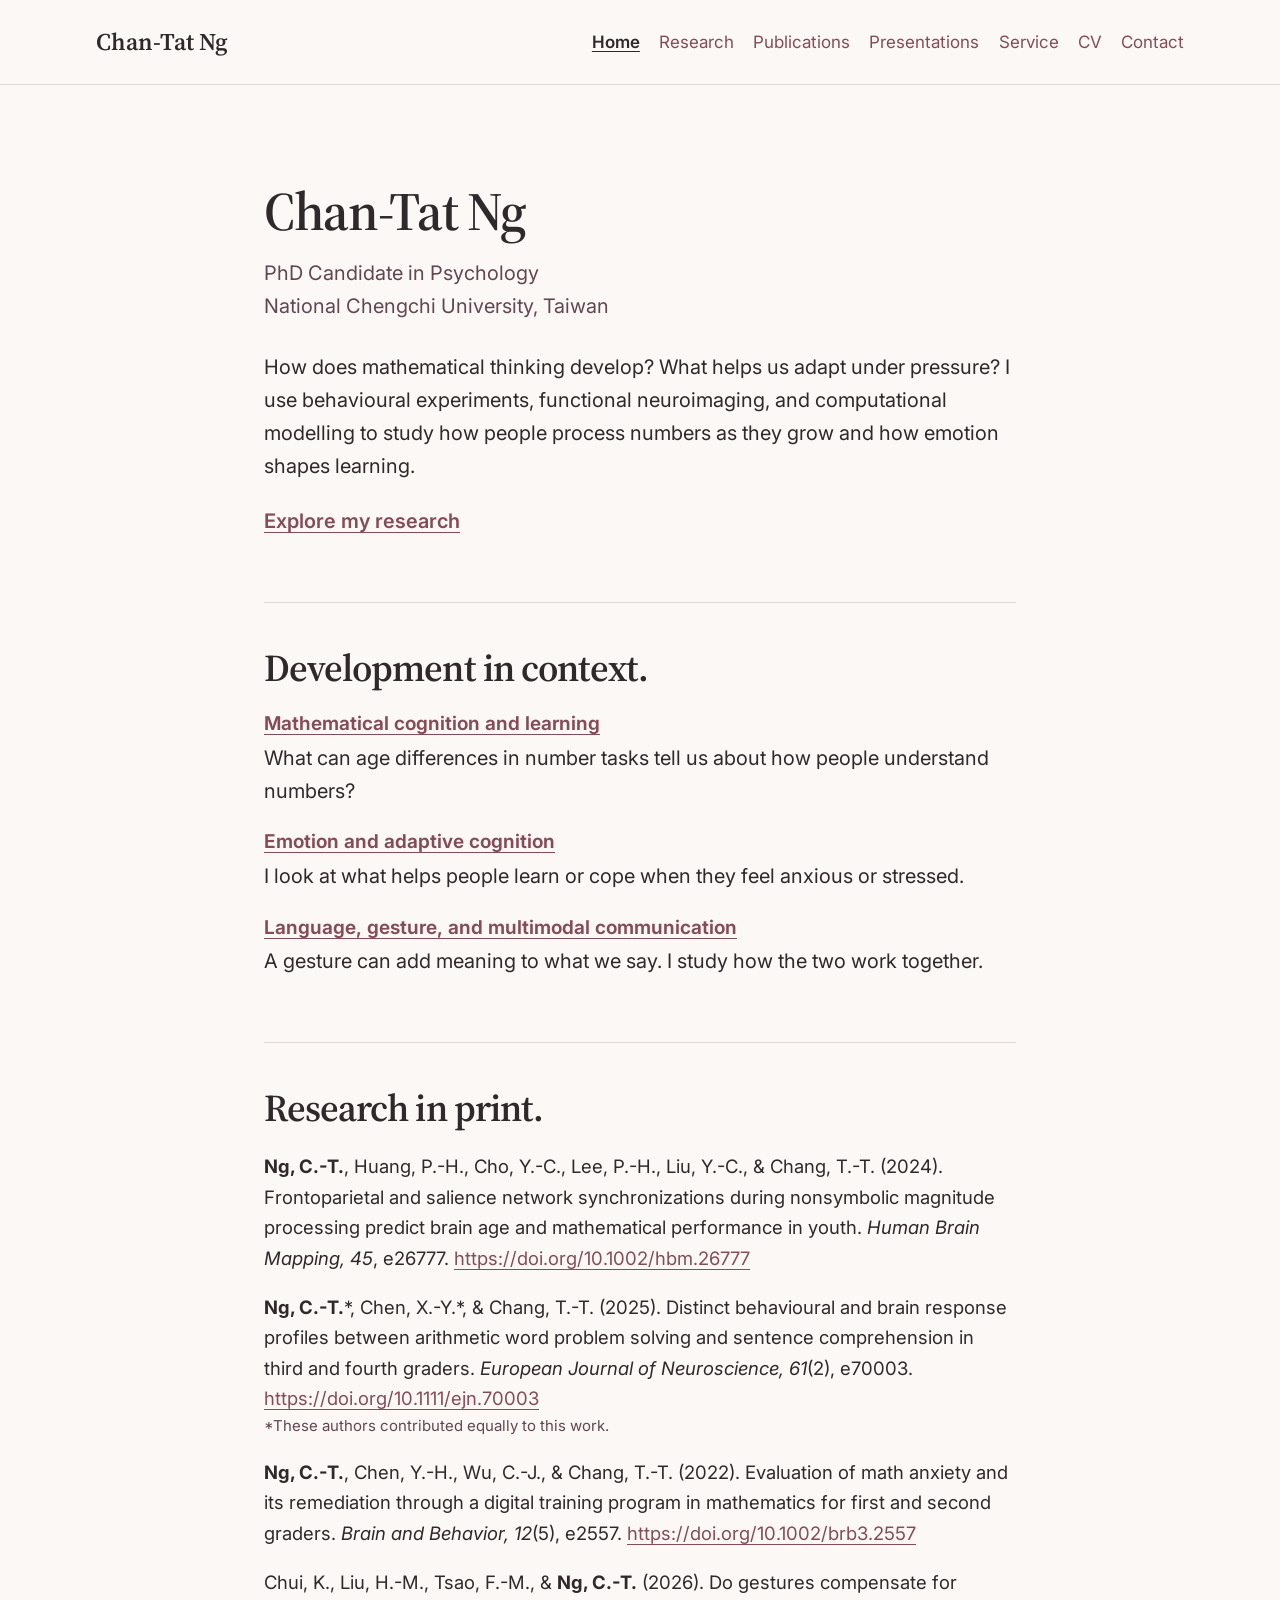
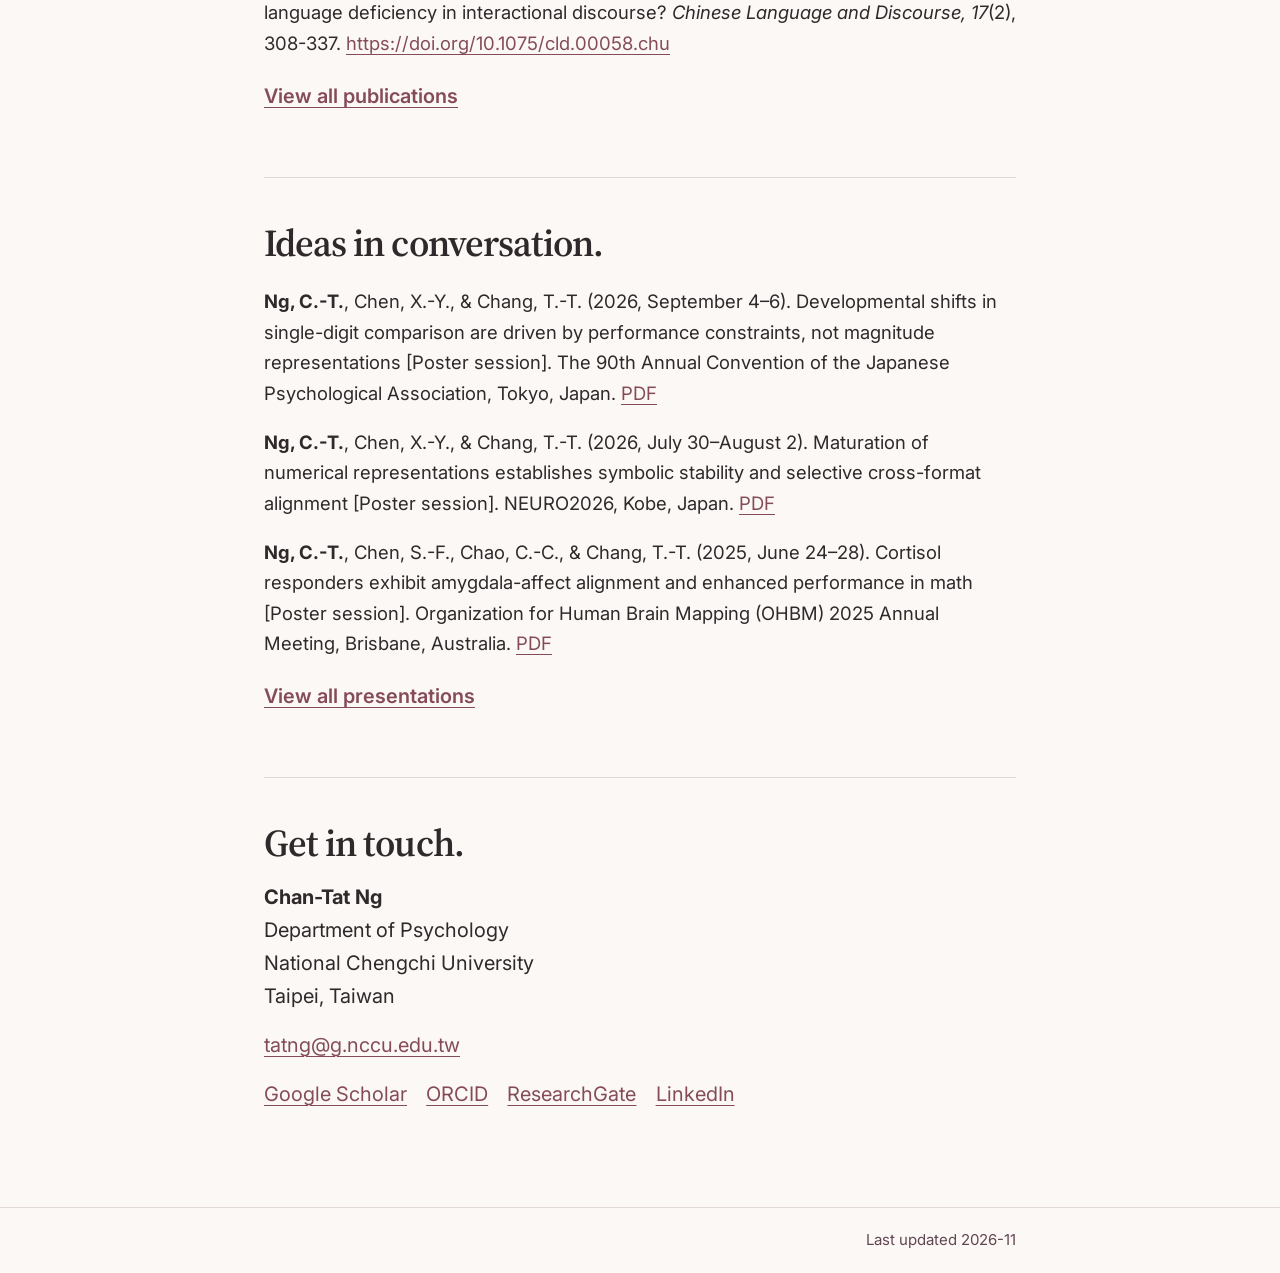
==== index.html @ 5fccc15d "Polish research copy and unify description styling" ====
<!doctype html>
<html lang="en">
<head>
  <meta charset="utf-8">
  <meta name="viewport" content="width=device-width, initial-scale=1">
  <meta name="description" content="Chan-Tat Ng, PhD Candidate in Psychology at National Chengchi University. Research in mathematical cognition, cognitive development, emotion, and multimodal communication.">
  <meta name="theme-color" content="#FBF8F5">
  <title>Chan-Tat Ng | Academic website</title>
  <link rel="icon" type="image/svg+xml" href="assets/favicon.svg">
  <link rel="preconnect" href="https://fonts.googleapis.com">
  <link rel="preconnect" href="https://fonts.gstatic.com" crossorigin>
  <link rel="stylesheet" href="https://fonts.googleapis.com/css2?family=Inter:wght@400..700&amp;family=Source+Serif+4:opsz,wght@8..60,500;8..60,600&amp;display=swap">
  <link rel="stylesheet" href="css/style.css">
</head>
<body>
  <a class="skip-link" href="#main">Skip to content</a>
  <header class="site-header">
    <div class="header-inner">
      <a class="wordmark" href="index.html">Chan-Tat Ng</a>
      <nav aria-label="Main">
        <ul role="list">
          <li><a href="index.html" aria-current="page">Home</a></li>
          <li><a href="research.html">Research</a></li>
          <li><a href="publications.html">Publications</a></li>
          <li><a href="presentations.html">Presentations</a></li>
          <li><a href="service.html">Service</a></li>
          <li><a href="cv.html">CV</a></li>
          <li><a href="index.html#contact">Contact</a></li>
        </ul>
      </nav>
    </div>
  </header>
  <main id="main" class="reading-width">

    <div class="page-intro home-intro">
      <h1>Chan-Tat Ng</h1>
      <p class="affiliation">PhD Candidate in Psychology<br>National Chengchi University, Taiwan</p>
      <p>How does mathematical thinking develop? What helps us adapt under pressure? I use behavioural experiments, functional neuroimaging, and computational modelling to study how people process numbers as they grow and how emotion shapes learning.</p>
      <p class="section-link"><a href="research.html">Explore my research</a></p>
    </div>
    <section class="ruled">
      <h2>Development in context.</h2>
      <ul class="theme-list" role="list">
  <li><h3><a href="research.html#mathematical-cognition">Mathematical cognition and learning</a></h3><p>What can age differences in number tasks tell us about how people understand numbers?</p></li>
  <li><h3><a href="research.html#emotion">Emotion and adaptive cognition</a></h3><p>I look at what helps people learn or cope when they feel anxious or stressed.</p></li>
  <li><h3><a href="research.html#multimodal-communication">Language, gesture, and multimodal communication</a></h3><p>A gesture can add meaning to what we say. I study how the two work together.</p></li>
</ul>
    </section>
    <section class="ruled">
      <h2>Research in print.</h2>
      <ul class="record-list" role="list">
  <li><strong>Ng, C.-T.</strong>, Huang, P.-H., Cho, Y.-C., Lee, P.-H., Liu, Y.-C., &amp; Chang, T.-T. (2024). Frontoparietal and salience network synchronizations during nonsymbolic magnitude processing predict brain age and mathematical performance in youth. <cite>Human Brain Mapping, 45</cite>, e26777. <span class="record-links"><a href="https://doi.org/10.1002/hbm.26777" target="_blank" rel="noopener noreferrer">https://doi.org/10.1002/hbm.26777</a></span></li>
  <li><strong>Ng, C.-T.</strong>*, Chen, X.-Y.*, &amp; Chang, T.-T. (2025). Distinct behavioural and brain response profiles between arithmetic word problem solving and sentence comprehension in third and fourth graders. <cite>European Journal of Neuroscience, 61</cite>(2), e70003. <span class="record-links"><a href="https://doi.org/10.1111/ejn.70003" target="_blank" rel="noopener noreferrer">https://doi.org/10.1111/ejn.70003</a></span><span class="record-note">*These authors contributed equally to this work.</span></li>
  <li><strong>Ng, C.-T.</strong>, Chen, Y.-H., Wu, C.-J., &amp; Chang, T.-T. (2022). Evaluation of math anxiety and its remediation through a digital training program in mathematics for first and second graders. <cite>Brain and Behavior, 12</cite>(5), e2557. <span class="record-links"><a href="https://doi.org/10.1002/brb3.2557" target="_blank" rel="noopener noreferrer">https://doi.org/10.1002/brb3.2557</a></span></li>
  <li>Chui, K., Liu, H.-M., Tsao, F.-M., &amp; <strong>Ng, C.-T.</strong> (2026). Do gestures compensate for language deficiency in interactional discourse? <cite>Chinese Language and Discourse, 17</cite>(2), 308-337. <span class="record-links"><a href="https://doi.org/10.1075/cld.00058.chu" target="_blank" rel="noopener noreferrer">https://doi.org/10.1075/cld.00058.chu</a></span></li>
</ul>
      <p class="section-link"><a href="publications.html">View all publications</a></p>
    </section>
    <section class="ruled">
      <h2>Ideas in conversation.</h2>
      <ul class="record-list" role="list">
  <li><strong>Ng, C.-T.</strong>, Chen, X.-Y., &amp; Chang, T.-T. (2026, September 4–6). Developmental shifts in single-digit comparison are driven by performance constraints, not magnitude representations [Poster session]. The 90th Annual Convention of the Japanese Psychological Association, Tokyo, Japan. <span class="record-links"><a href="https://drive.google.com/file/d/1oLOdBXuajRFhyFg5m22TRgrynTY1mugI/view" target="_blank" rel="noopener noreferrer">PDF</a></span></li>
  <li><strong>Ng, C.-T.</strong>, Chen, X.-Y., &amp; Chang, T.-T. (2026, July 30–August 2). Maturation of numerical representations establishes symbolic stability and selective cross-format alignment [Poster session]. NEURO2026, Kobe, Japan. <span class="record-links"><a href="https://drive.google.com/file/d/1eOx8vfPyH-MluI9WooGzOZZF0Y2KhY0c/view?usp=sharing" target="_blank" rel="noopener noreferrer">PDF</a></span></li>
  <li><strong>Ng, C.-T.</strong>, Chen, S.-F., Chao, C.-C., &amp; Chang, T.-T. (2025, June 24–28). Cortisol responders exhibit amygdala-affect alignment and enhanced performance in math [Poster session]. Organization for Human Brain Mapping (OHBM) 2025 Annual Meeting, Brisbane, Australia. <span class="record-links"><a href="https://drive.google.com/file/d/1IbJ4agD2c321uQ4Aqh6Zj8q-lZEm-mlH/view?usp=sharing" target="_blank" rel="noopener noreferrer">PDF</a></span></li>
</ul>
      <p class="section-link"><a href="presentations.html">View all presentations</a></p>
    </section>
    <section class="ruled" id="contact">
      <h2>Get in touch.</h2>
      <address>
        <strong>Chan-Tat Ng</strong><br>
        Department of Psychology<br>
        National Chengchi University<br>
        Taipei, Taiwan
      </address>
      <p><a href="mailto:tatng@g.nccu.edu.tw">tatng@g.nccu.edu.tw</a></p>
      <ul class="profile-links" role="list">
  <li><a href="https://scholar.google.com/citations?user=QeFKJJUAAAAJ" target="_blank" rel="noopener noreferrer">Google Scholar</a></li>
  <li><a href="https://orcid.org/0000-0002-5241-0349" target="_blank" rel="noopener noreferrer">ORCID</a></li>
  <li><a href="https://www.researchgate.net/profile/Chan-Tat-Ng" target="_blank" rel="noopener noreferrer">ResearchGate</a></li>
  <li><a href="https://www.linkedin.com/in/chan-tat-ng-776863172/" target="_blank" rel="noopener noreferrer">LinkedIn</a></li>
</ul>
    </section>
  </main>
  <footer class="site-footer">
    <div class="reading-width footer-inner">
      <span>Last updated <time datetime="2026-11">2026-11</time></span>
    </div>
  </footer>
</body>
</html>
---- css/style.css ----
:root {
  color-scheme: light;
  --ivory: #fbf8f5;
  --charcoal: #30292b;
  --burgundy: #854c58;
  --plum: #624653;
  --divider: #e3d9da;
  --serif: "Source Serif 4", Georgia, serif;
  --sans: Inter, system-ui, sans-serif;
  --gutter: clamp(1.25rem, 4vw, 3rem);
  scroll-padding-top: 6rem;
}

* { box-sizing: border-box; }

body {
  margin: 0;
  background: var(--ivory);
  color: var(--charcoal);
  font: 1.25rem/1.65 var(--sans);
  overflow-wrap: break-word;
}

a {
  color: var(--burgundy);
  text-decoration-thickness: 1px;
  text-underline-offset: 0.2em;
}

a:visited { color: var(--plum); }
a:hover { text-decoration-thickness: 2px; }

a:focus-visible {
  outline: 2px solid var(--plum);
  outline-offset: 4px;
  border-radius: 2px;
}

.skip-link {
  position: absolute;
  z-index: 3;
  inset: 0.75rem auto auto var(--gutter);
  padding: 0.5rem 0.75rem;
  background: var(--ivory);
  transform: translateY(calc(-100% - 1rem));
}

.skip-link:focus { transform: none; }

.reading-width {
  width: min(47rem, calc(100% - 2 * var(--gutter)));
  margin-inline: auto;
}

.site-header {
  position: sticky;
  top: 0;
  z-index: 2;
  background: var(--ivory);
  border-bottom: 1px solid var(--divider);
}

.header-inner {
  width: min(68rem, calc(100% - 2 * var(--gutter)));
  min-height: 5.25rem;
  margin-inline: auto;
  display: flex;
  align-items: center;
  justify-content: space-between;
  gap: 1rem 2rem;
  padding-block: 0.85rem;
}

.wordmark {
  color: var(--charcoal);
  font: 600 1.5rem/1.2 var(--serif);
  text-decoration: none;
  white-space: nowrap;
}

.wordmark:visited { color: var(--charcoal); }
.wordmark:hover { text-decoration: underline; }

nav ul, .profile-links {
  display: flex;
  flex-wrap: wrap;
  gap: 0.35rem 1.2rem;
  list-style: none;
  margin: 0;
  padding: 0;
}

nav a {
  display: inline-block;
  padding-block: 0.25rem;
  font-size: 1.0625rem;
  text-decoration-color: transparent;
}

nav a:hover, nav a[aria-current="page"] { text-decoration-color: currentColor; }
nav a[aria-current="page"] { color: var(--charcoal); font-weight: 600; }

main { padding-block: clamp(3rem, 8vw, 6rem) clamp(4rem, 8vw, 6rem); }
h1, h2, h3, p { margin: 0; }

h1, h2 {
  font-family: var(--serif);
  font-weight: 600;
  line-height: 1.12;
  letter-spacing: -0.025em;
}

h1 { font-size: clamp(2.6rem, 6vw, 3.375rem); }
h2 { font-size: clamp(1.95rem, 5vw, 2.375rem); }
h3 { font-size: 1.125rem; line-height: 1.4; font-weight: 650; }

p, address { margin-top: 1rem; }
address { font-style: normal; }

.affiliation { margin-top: 1rem; color: var(--plum); }
.home-intro > p:nth-of-type(2) { margin-top: 1.75rem; }
.section-link { margin-top: 1.35rem; font-weight: 600; }

.ruled {
  margin-top: clamp(2.65rem, 6vw, 4rem);
  padding-top: clamp(1.8rem, 4vw, 2.75rem);
  border-top: 1px solid var(--divider);
}

section[id], li[id] { scroll-margin-top: 1.5rem; }

.theme-list, .record-list, .service-list, .related-list {
  margin: 1.35rem 0 0;
  padding: 0;
  list-style: none;
}

.theme-list > li + li { margin-top: 1.35rem; }
.theme-list p { margin-top: 0.25rem; }
.theme-list h3 { font-size: 1.1875rem; }
.record-list { font-size: 1.15625rem; }
.record-list > li + li { margin-top: 1.15rem; }
.record-links { overflow-wrap: anywhere; }
.record-note { display: block; font-size: 0.9375rem; color: var(--plum); }
.entry-description {
  margin: 0.65rem 0 0.25rem 0.75rem;
  padding-inline-start: 0.75rem;
  border-inline-start: 2px solid var(--burgundy);
  color: var(--plum);
}

.entry-description > p { margin-top: 0; }
.entry-description > p + p { margin-top: 0.5rem; }

.related-list > li + li, .service-list > li + li { margin-top: 0.35rem; }
.profile-links { margin-top: 1rem; }
.ruled > h3 { margin-top: 1.65rem; }
.ruled > h3 + p, .ruled > h3 + ul { margin-top: 0.55rem; }
.group-label, .year { color: var(--plum); }
.year { font-variant-numeric: tabular-nums; }

.site-footer {
  border-top: 1px solid var(--divider);
  color: var(--plum);
  font-size: 0.9375rem;
}

.footer-inner {
  text-align: end;
  padding-block: 1.25rem;
}

@media (max-width: 55rem) {
  :root { scroll-padding-top: 9rem; }
  .header-inner { flex-direction: column; align-items: flex-start; gap: 0.65rem; }
}

@media (max-width: 38rem) {
  :root { scroll-padding-top: 10.5rem; }
  body { font-size: 1.125rem; }
  .record-list { font-size: 1.125rem; }
  nav ul { column-gap: 0.9rem; }
}

@media (max-width: 23rem) {
  :root { scroll-padding-top: 12rem; }
}
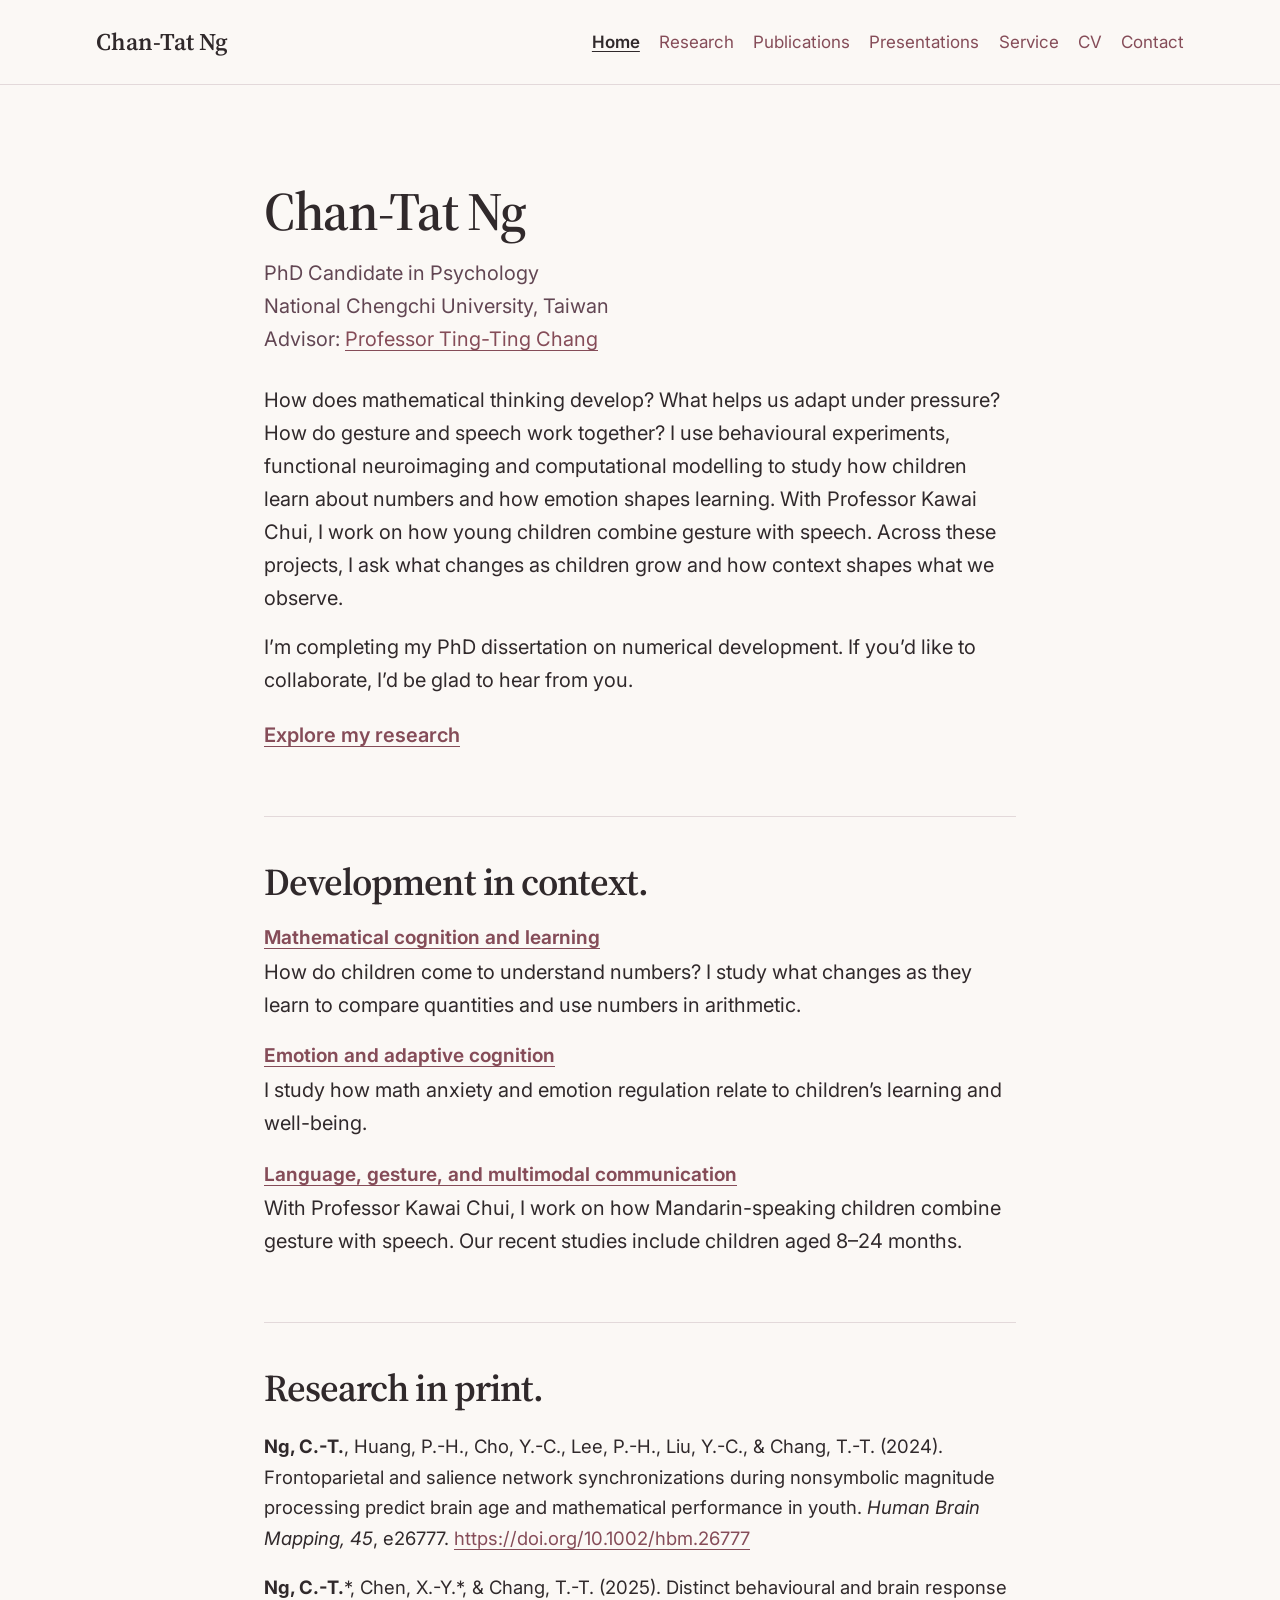
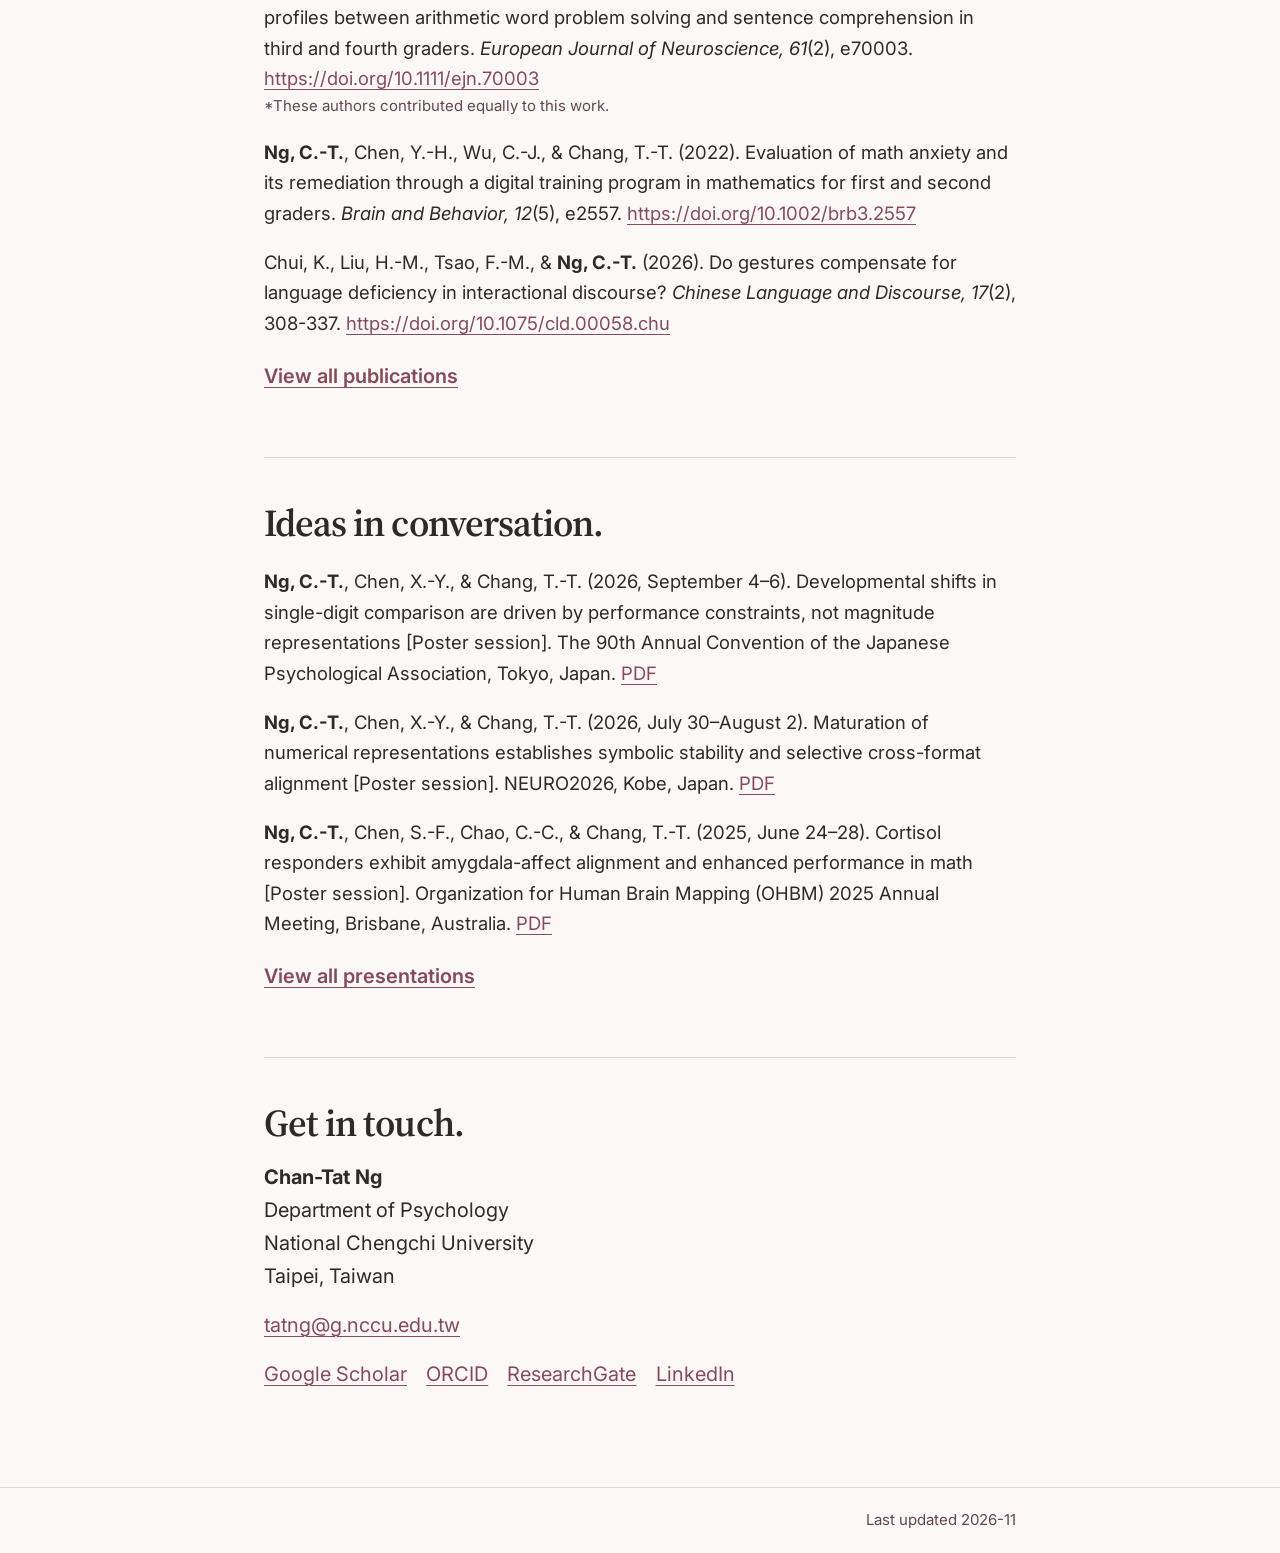
==== commit 6fb63f76: "Clarify developmental focus and organise journal articles" ====
--- a/index.html
+++ b/index.html
@@ -3,9 +3,9 @@
 <head>
   <meta charset="utf-8">
   <meta name="viewport" content="width=device-width, initial-scale=1">
-  <meta name="description" content="Chan-Tat Ng, PhD Candidate in Psychology at National Chengchi University. Research in mathematical cognition, cognitive development, emotion, and multimodal communication.">
+  <meta name="description" content="Chan-Tat Ng, PhD candidate in Psychology at National Chengchi University, Taiwan. Research on numerical development, emotion and learning, and how gesture and speech work together.">
   <meta name="theme-color" content="#FBF8F5">
-  <title>Chan-Tat Ng | Academic website</title>
+  <title>Chan-Tat Ng | Mathematical cognition, emotion and gesture</title>
   <link rel="icon" type="image/svg+xml" href="assets/favicon.svg">
   <link rel="preconnect" href="https://fonts.googleapis.com">
   <link rel="preconnect" href="https://fonts.gstatic.com" crossorigin>
@@ -34,16 +34,17 @@
 
     <div class="page-intro home-intro">
       <h1>Chan-Tat Ng</h1>
-      <p class="affiliation">PhD Candidate in Psychology<br>National Chengchi University, Taiwan</p>
-      <p>How does mathematical thinking develop? What helps us adapt under pressure? I use behavioural experiments, functional neuroimaging, and computational modelling to study how people process numbers as they grow and how emotion shapes learning.</p>
+      <p class="affiliation">PhD Candidate in Psychology<br>National Chengchi University, Taiwan<br>Advisor: <a href="https://scholar.google.com/citations?hl=en&amp;user=jGxBzKsAAAAJ&amp;view_op=list_works&amp;sortby=pubdate" target="_blank" rel="noopener noreferrer">Professor Ting-Ting Chang</a></p>
+      <p>How does mathematical thinking develop? What helps us adapt under pressure? How do gesture and speech work together? I use behavioural experiments, functional neuroimaging and computational modelling to study how children learn about numbers and how emotion shapes learning. With Professor Kawai Chui, I work on how young children combine gesture with speech. Across these projects, I ask what changes as children grow and how context shapes what we observe.</p>
+      <p>I’m completing my PhD dissertation on numerical development. If you’d like to collaborate, I’d be glad to hear from you.</p>
       <p class="section-link"><a href="research.html">Explore my research</a></p>
     </div>
     <section class="ruled">
       <h2>Development in context.</h2>
       <ul class="theme-list" role="list">
-  <li><h3><a href="research.html#mathematical-cognition">Mathematical cognition and learning</a></h3><p>What can age differences in number tasks tell us about how people understand numbers?</p></li>
-  <li><h3><a href="research.html#emotion">Emotion and adaptive cognition</a></h3><p>I look at what helps people learn or cope when they feel anxious or stressed.</p></li>
-  <li><h3><a href="research.html#multimodal-communication">Language, gesture, and multimodal communication</a></h3><p>A gesture can add meaning to what we say. I study how the two work together.</p></li>
+  <li><h3><a href="research.html#mathematical-cognition">Mathematical cognition and learning</a></h3><p>How do children come to understand numbers? I study what changes as they learn to compare quantities and use numbers in arithmetic.</p></li>
+  <li><h3><a href="research.html#emotion">Emotion and adaptive cognition</a></h3><p>I study how math anxiety and emotion regulation relate to children’s learning and well-being.</p></li>
+  <li><h3><a href="research.html#multimodal-communication">Language, gesture, and multimodal communication</a></h3><p>With Professor Kawai Chui, I work on how Mandarin-speaking children combine gesture with speech. Our recent studies include children aged 8–24 months.</p></li>
 </ul>
     </section>
     <section class="ruled">
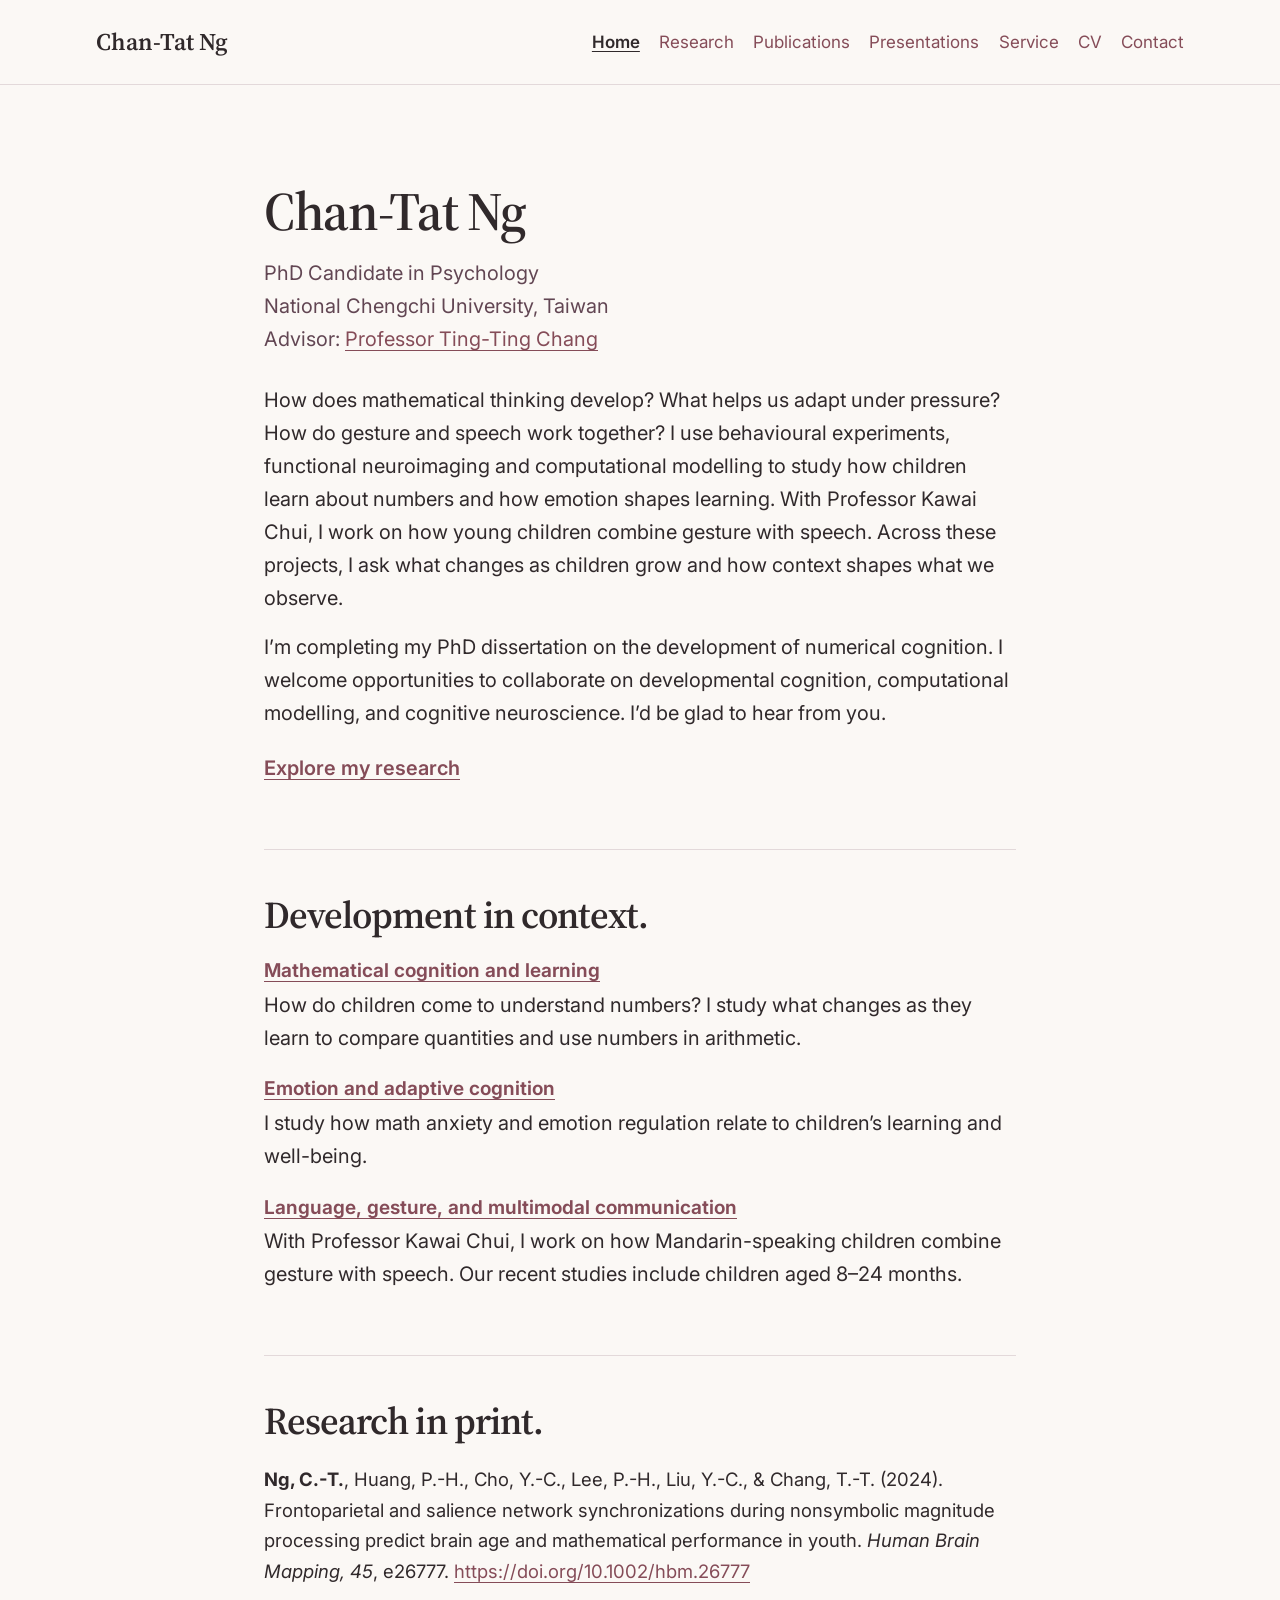
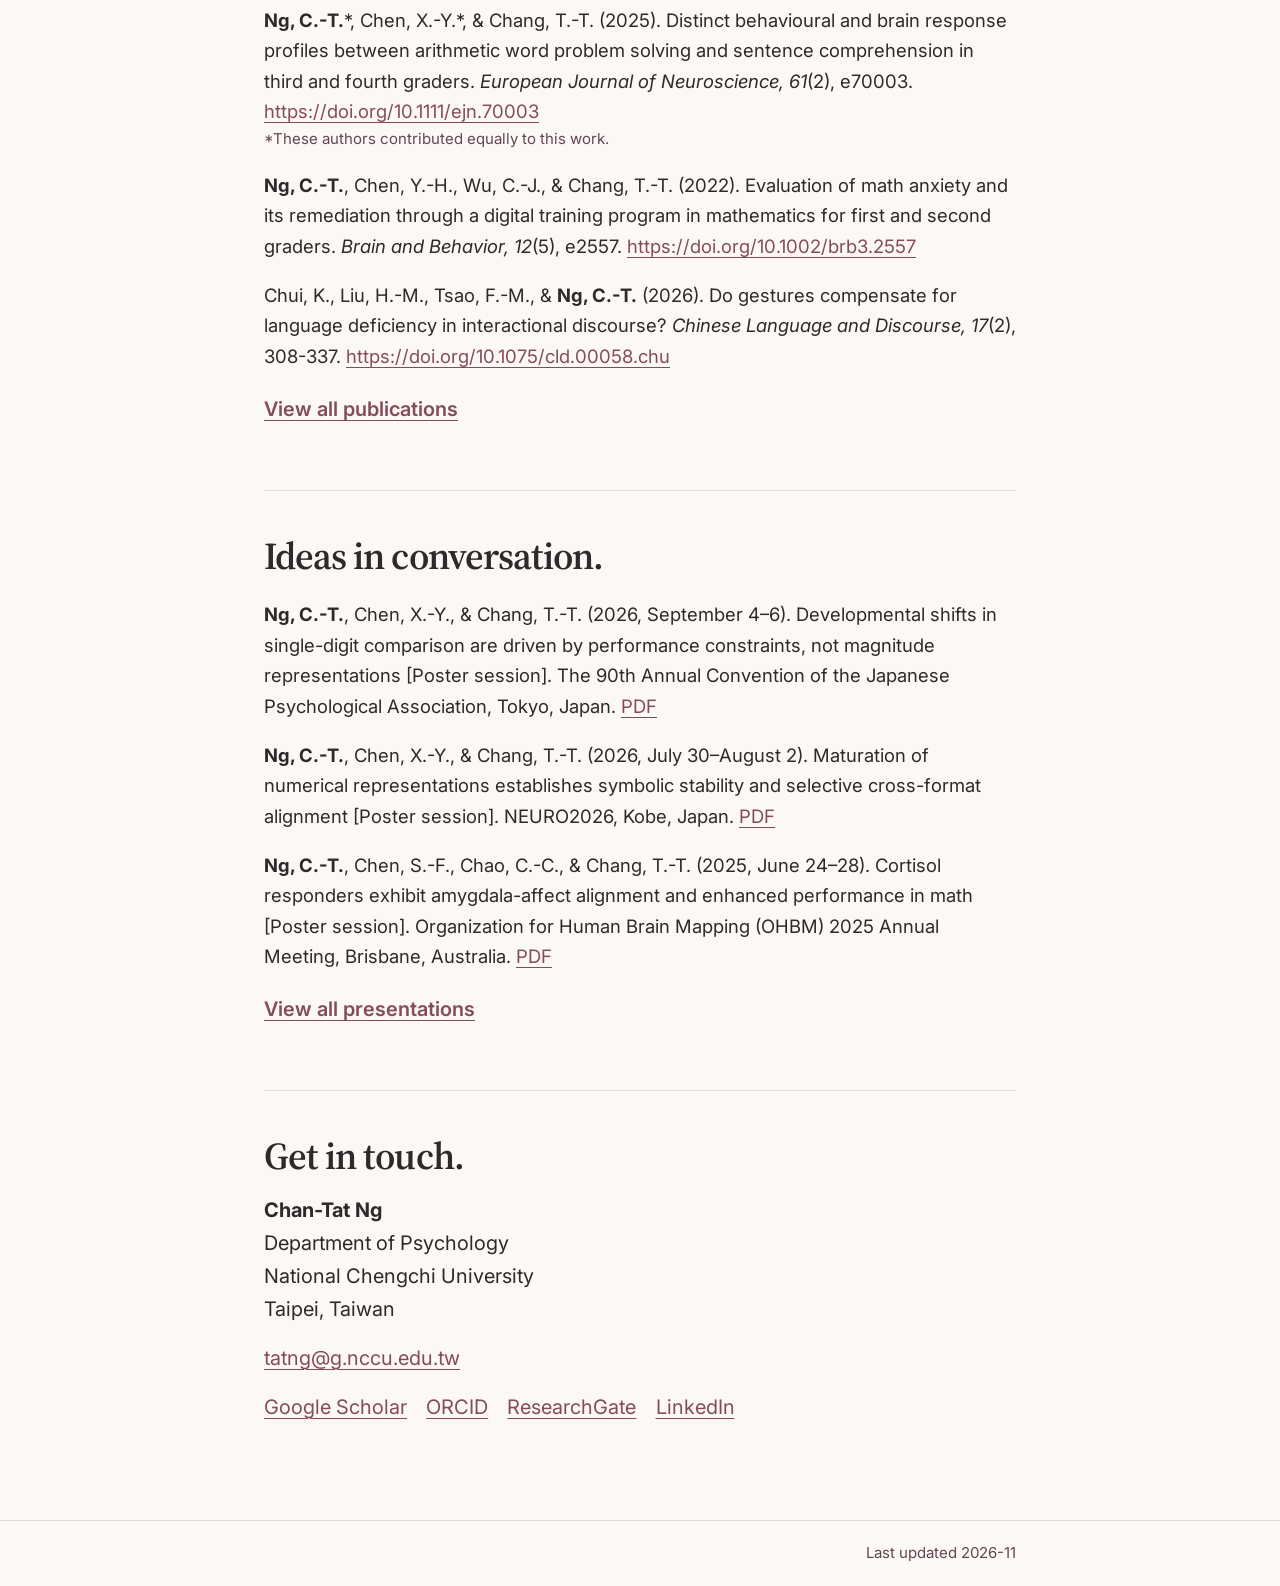
==== commit 5d7c565d: "Update collaboration copy and academic records" ====
--- a/index.html
+++ b/index.html
@@ -36,7 +36,7 @@
       <h1>Chan-Tat Ng</h1>
       <p class="affiliation">PhD Candidate in Psychology<br>National Chengchi University, Taiwan<br>Advisor: <a href="https://scholar.google.com/citations?hl=en&amp;user=jGxBzKsAAAAJ&amp;view_op=list_works&amp;sortby=pubdate" target="_blank" rel="noopener noreferrer">Professor Ting-Ting Chang</a></p>
       <p>How does mathematical thinking develop? What helps us adapt under pressure? How do gesture and speech work together? I use behavioural experiments, functional neuroimaging and computational modelling to study how children learn about numbers and how emotion shapes learning. With Professor Kawai Chui, I work on how young children combine gesture with speech. Across these projects, I ask what changes as children grow and how context shapes what we observe.</p>
-      <p>I’m completing my PhD dissertation on numerical development. If you’d like to collaborate, I’d be glad to hear from you.</p>
+      <p>I’m completing my PhD dissertation on the development of numerical cognition. I welcome opportunities to collaborate on developmental cognition, computational modelling, and cognitive neuroscience. I’d be glad to hear from you.</p>
       <p class="section-link"><a href="research.html">Explore my research</a></p>
     </div>
     <section class="ruled">
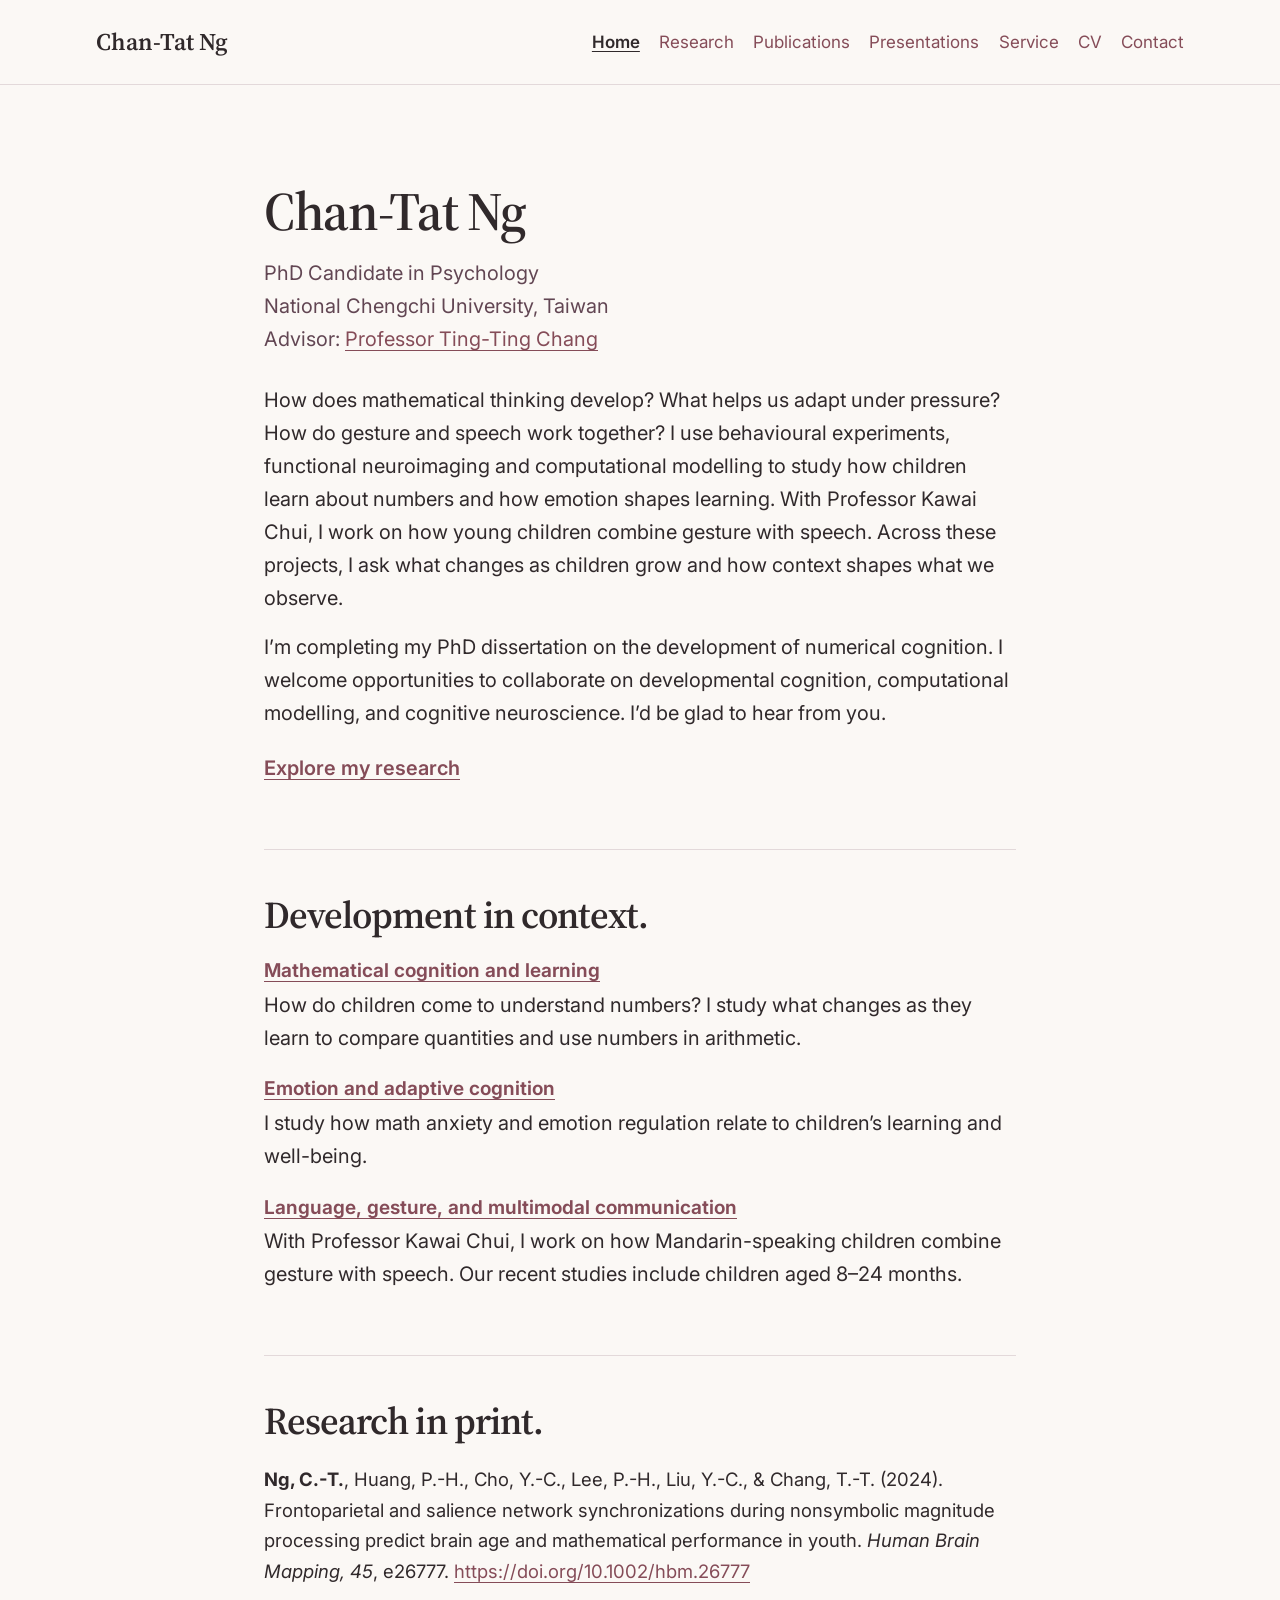
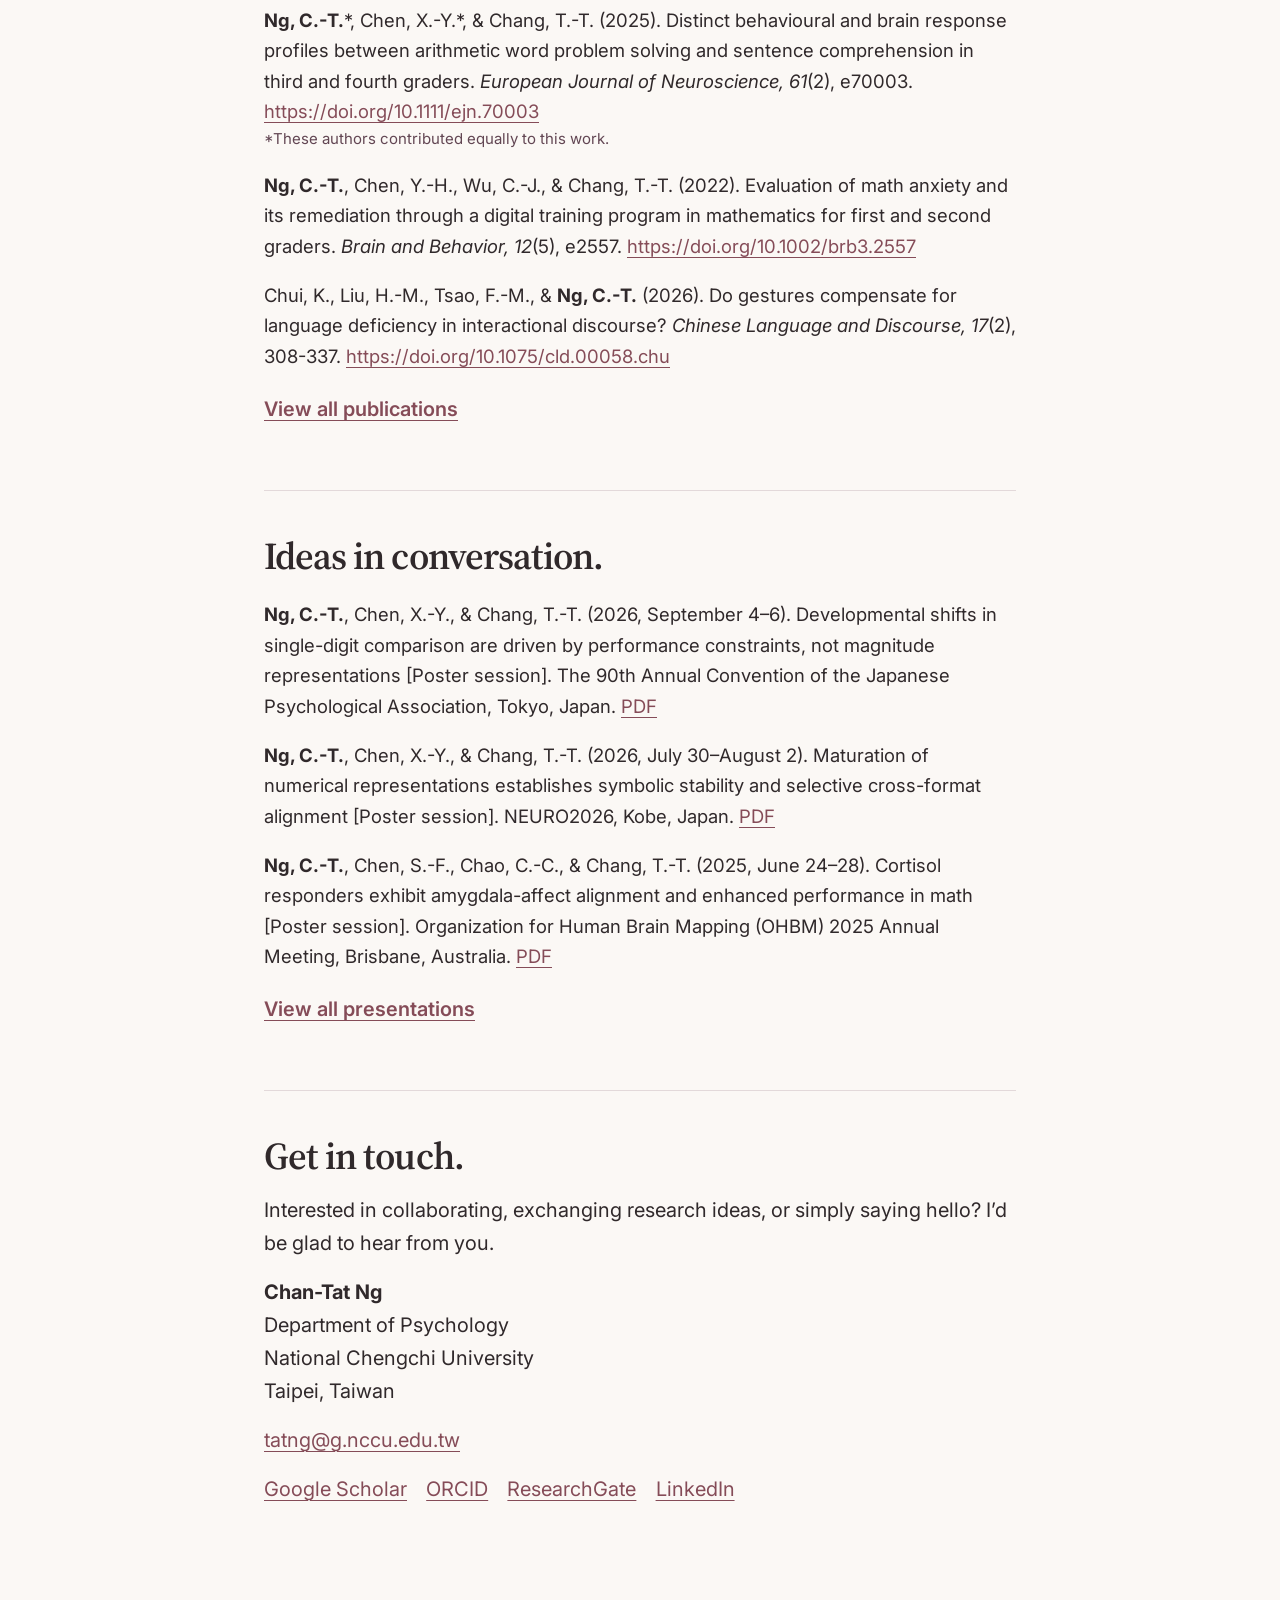
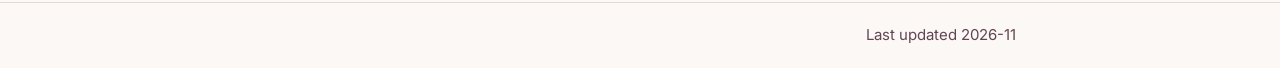
==== commit e316e94c: "Add a contact invitation" ====
--- a/index.html
+++ b/index.html
@@ -68,6 +68,7 @@
     </section>
     <section class="ruled" id="contact">
       <h2>Get in touch.</h2>
+      <p>Interested in collaborating, exchanging research ideas, or simply saying hello? I’d be glad to hear from you.</p>
       <address>
         <strong>Chan-Tat Ng</strong><br>
         Department of Psychology<br>
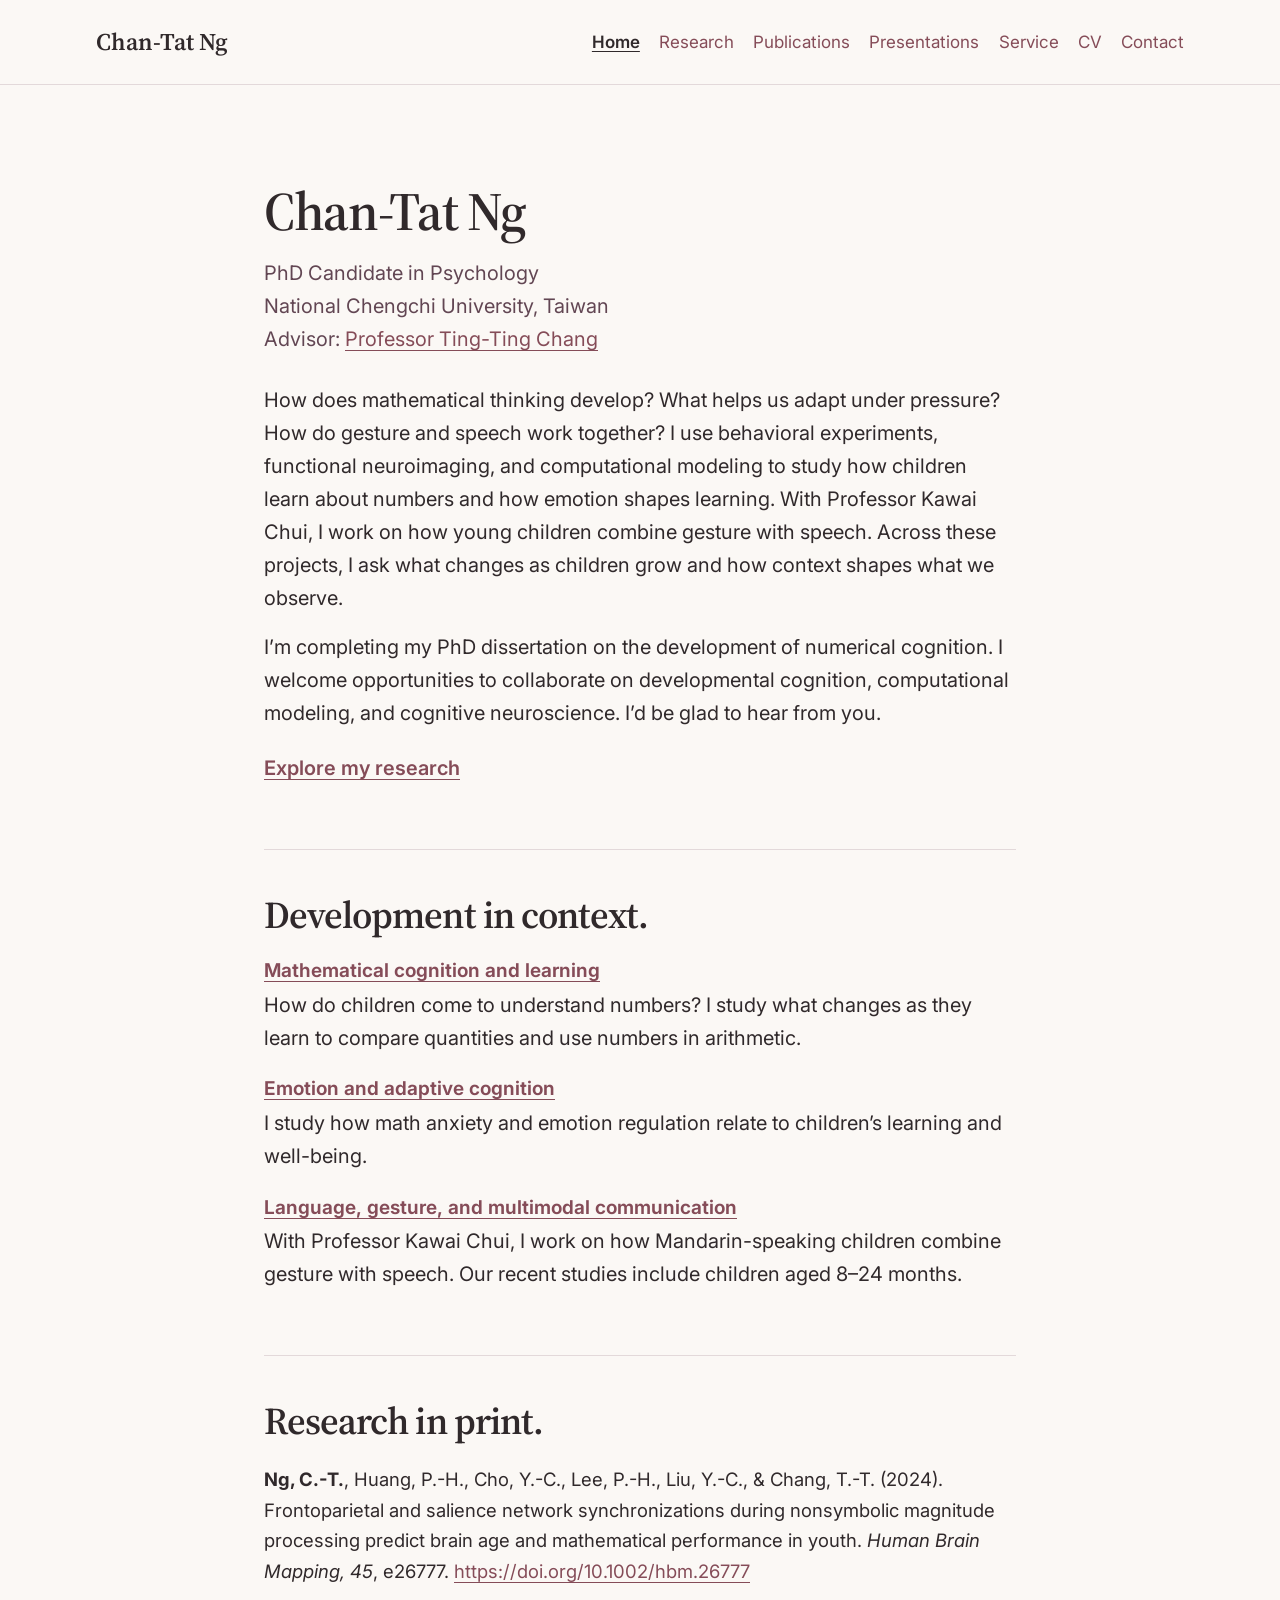
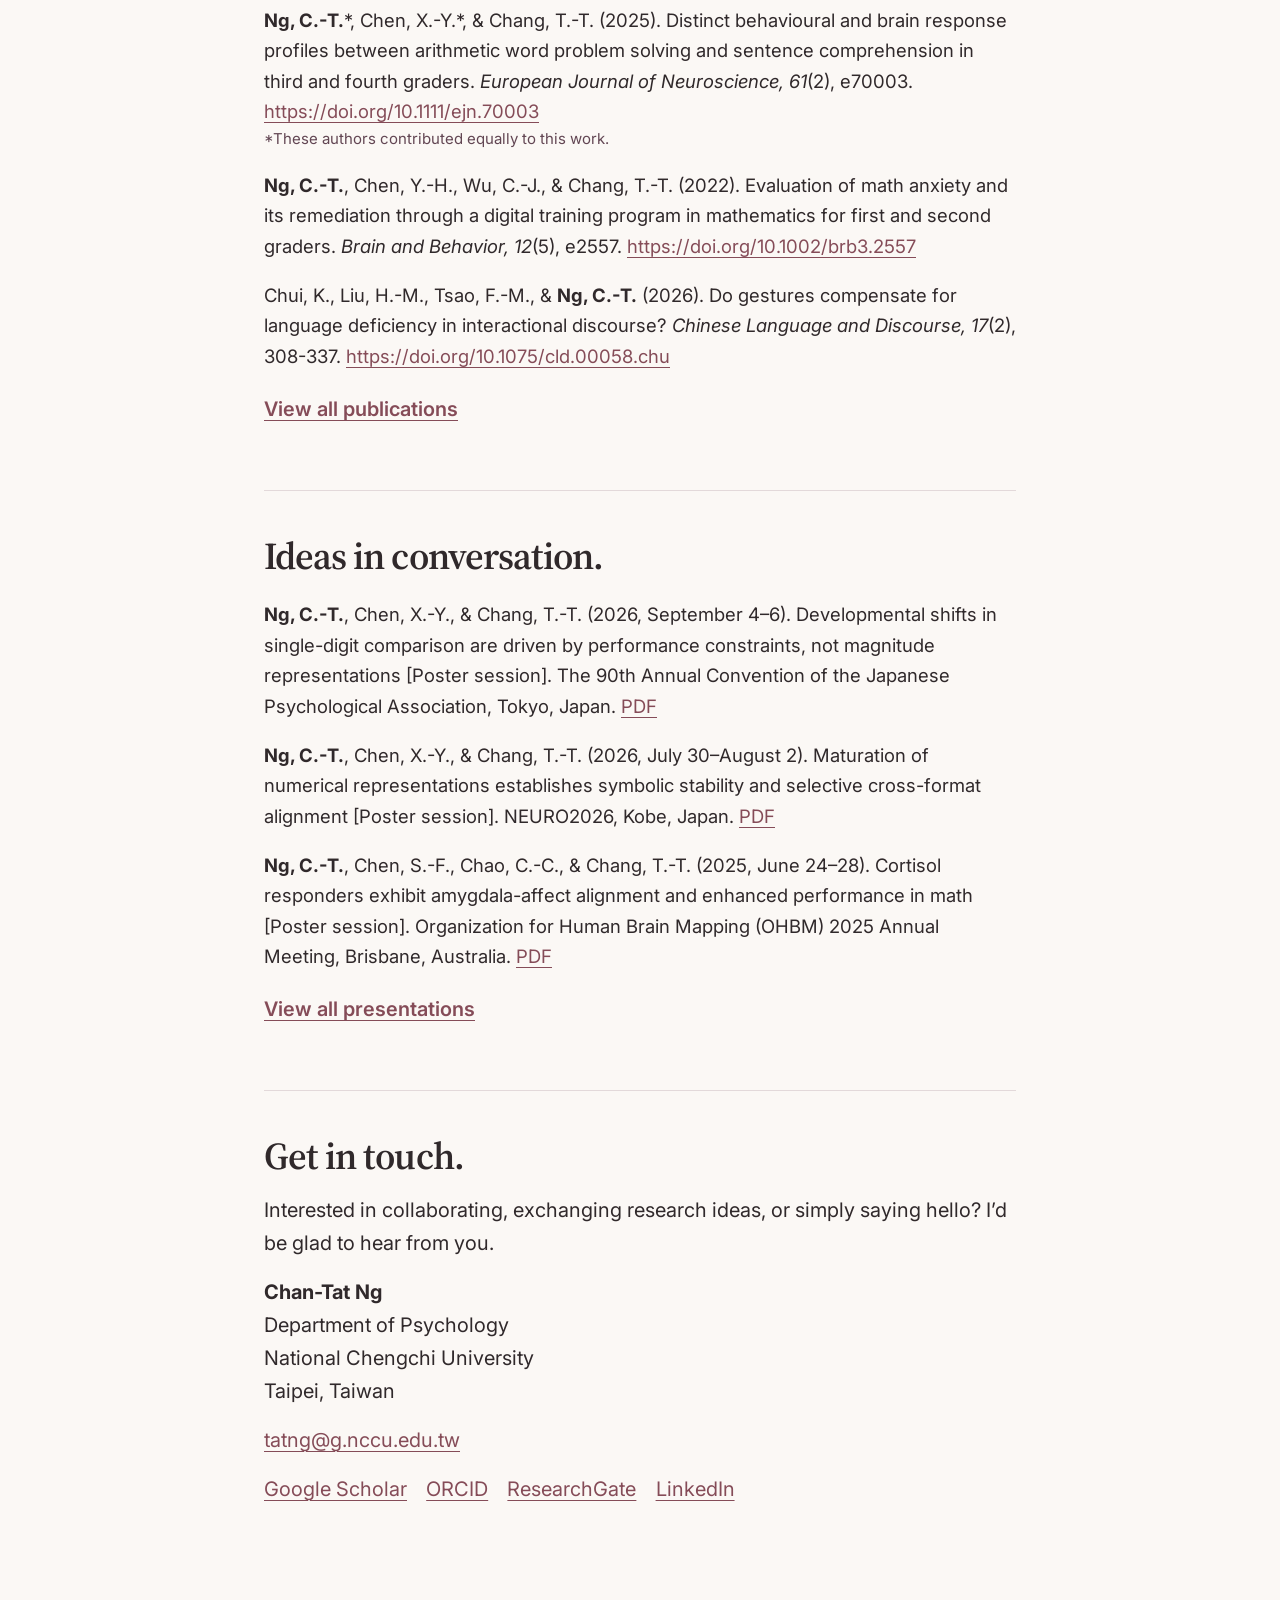
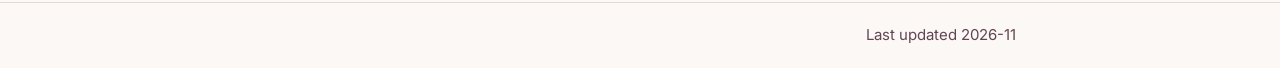
==== commit abd8b6d5: "Use US English for site copy" ====
--- a/index.html
+++ b/index.html
@@ -1,5 +1,5 @@
 <!doctype html>
-<html lang="en">
+<html lang="en-US">
 <head>
   <meta charset="utf-8">
   <meta name="viewport" content="width=device-width, initial-scale=1">
@@ -35,8 +35,8 @@
     <div class="page-intro home-intro">
       <h1>Chan-Tat Ng</h1>
       <p class="affiliation">PhD Candidate in Psychology<br>National Chengchi University, Taiwan<br>Advisor: <a href="https://scholar.google.com/citations?hl=en&amp;user=jGxBzKsAAAAJ&amp;view_op=list_works&amp;sortby=pubdate" target="_blank" rel="noopener noreferrer">Professor Ting-Ting Chang</a></p>
-      <p>How does mathematical thinking develop? What helps us adapt under pressure? How do gesture and speech work together? I use behavioural experiments, functional neuroimaging and computational modelling to study how children learn about numbers and how emotion shapes learning. With Professor Kawai Chui, I work on how young children combine gesture with speech. Across these projects, I ask what changes as children grow and how context shapes what we observe.</p>
-      <p>I’m completing my PhD dissertation on the development of numerical cognition. I welcome opportunities to collaborate on developmental cognition, computational modelling, and cognitive neuroscience. I’d be glad to hear from you.</p>
+      <p>How does mathematical thinking develop? What helps us adapt under pressure? How do gesture and speech work together? I use behavioral experiments, functional neuroimaging, and computational modeling to study how children learn about numbers and how emotion shapes learning. With Professor Kawai Chui, I work on how young children combine gesture with speech. Across these projects, I ask what changes as children grow and how context shapes what we observe.</p>
+      <p>I’m completing my PhD dissertation on the development of numerical cognition. I welcome opportunities to collaborate on developmental cognition, computational modeling, and cognitive neuroscience. I’d be glad to hear from you.</p>
       <p class="section-link"><a href="research.html">Explore my research</a></p>
     </div>
     <section class="ruled">
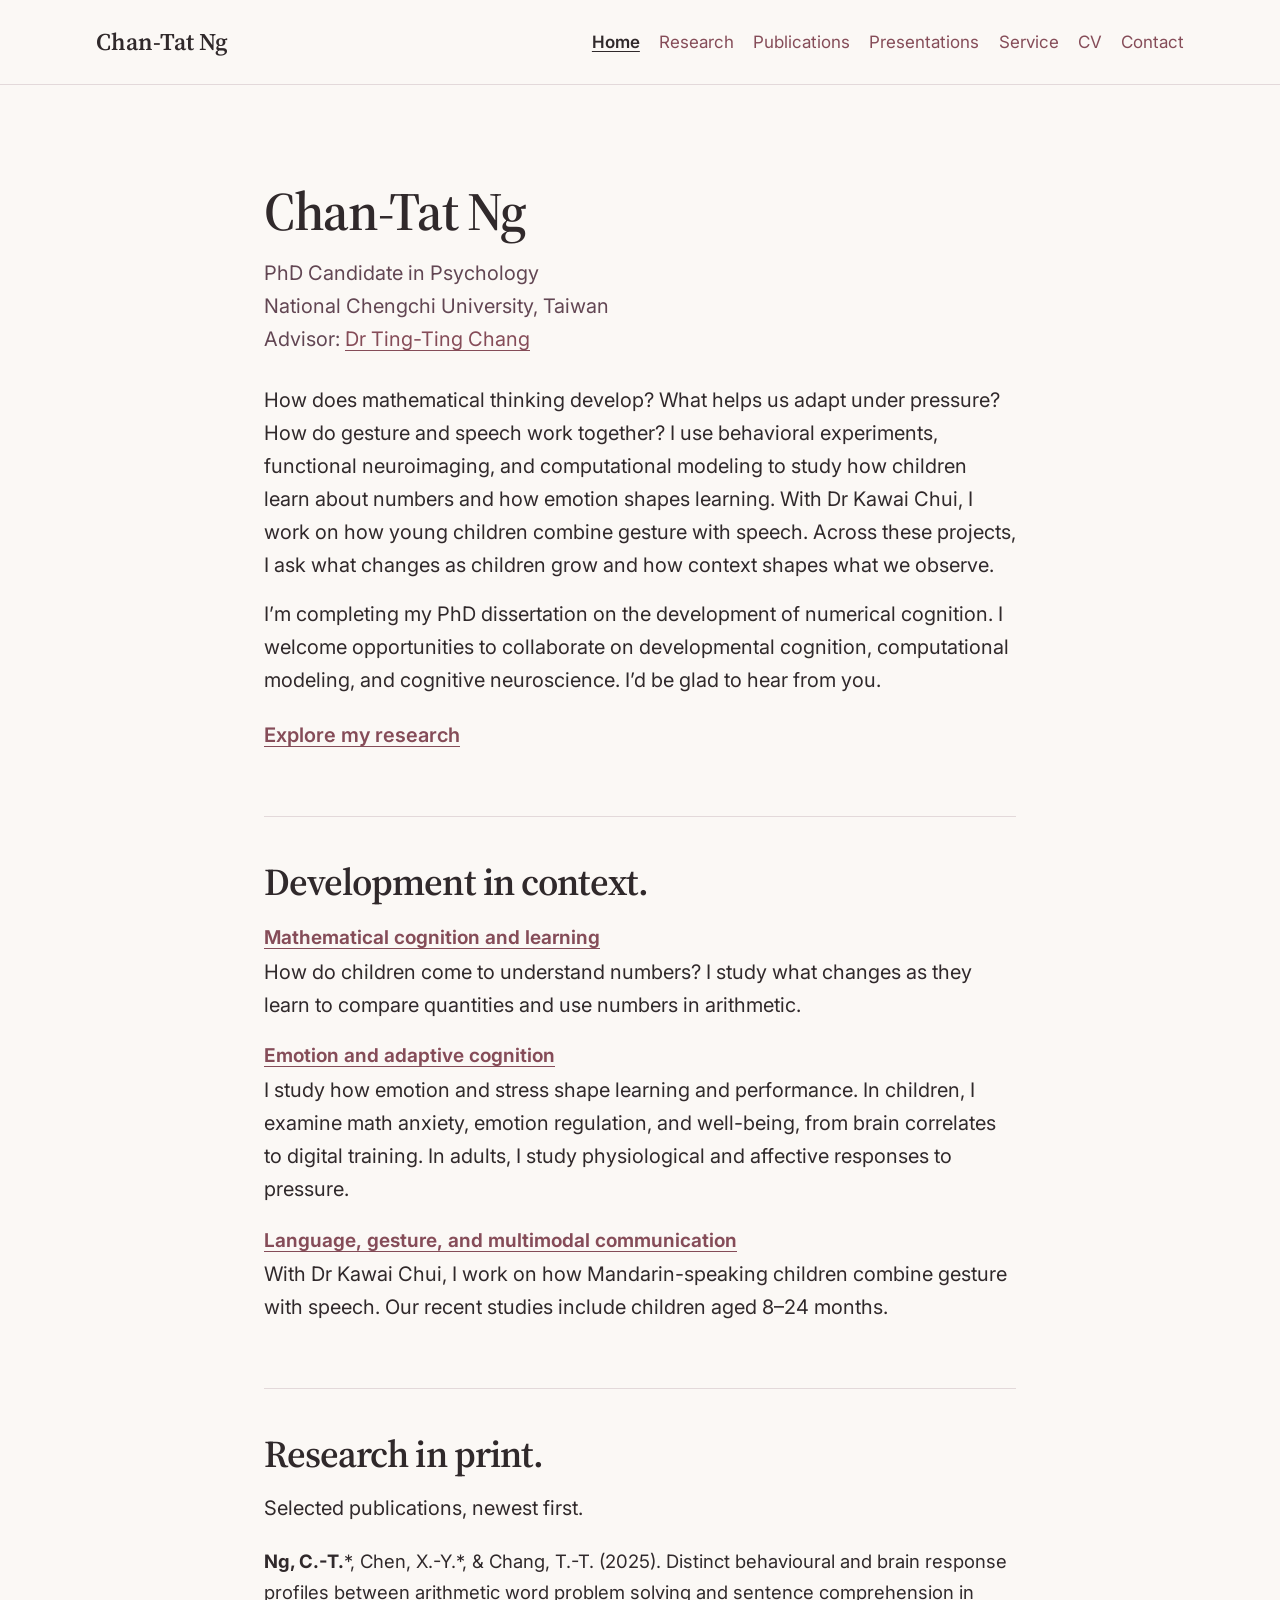
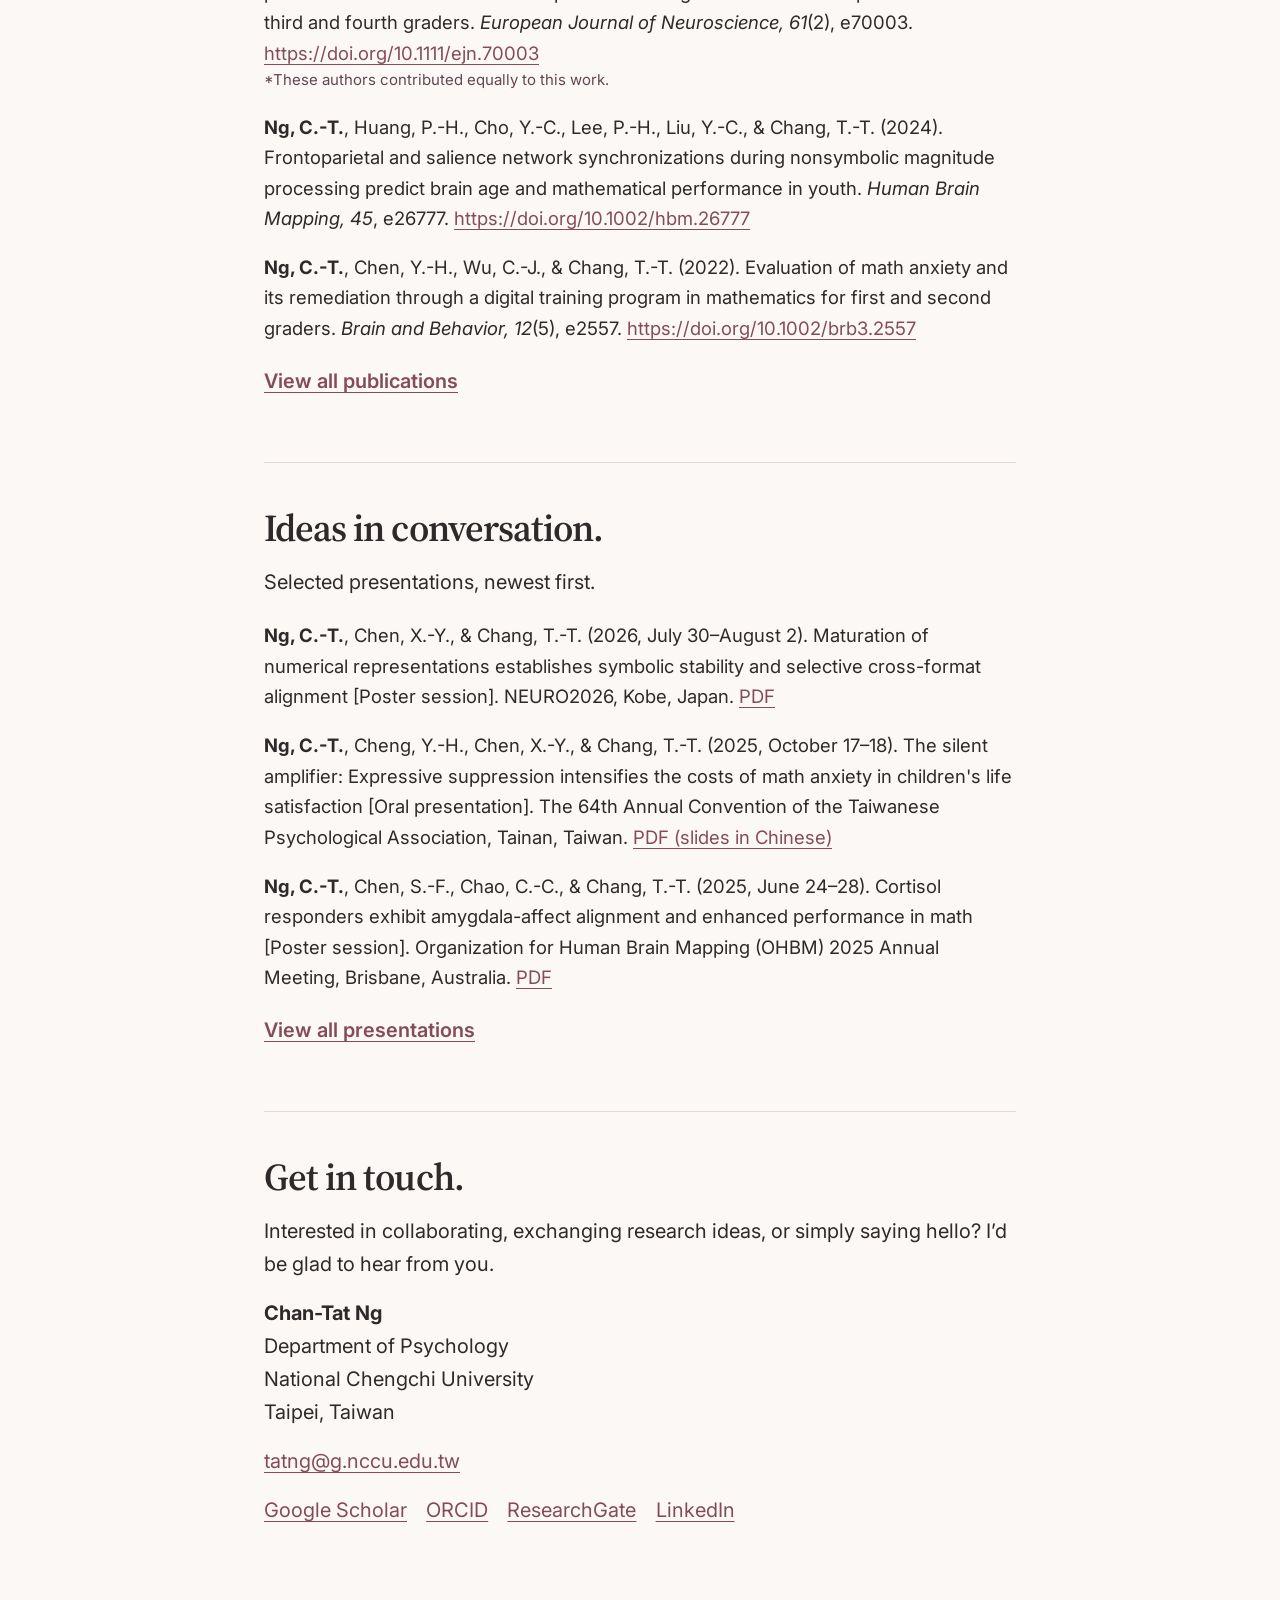
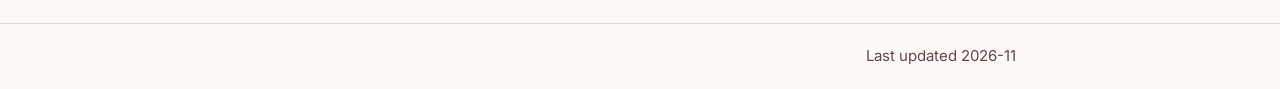
==== commit 25df5b83: "Align website with updated academic CVs" ====
--- a/index.html
+++ b/index.html
@@ -34,8 +34,8 @@
 
     <div class="page-intro home-intro">
       <h1>Chan-Tat Ng</h1>
-      <p class="affiliation">PhD Candidate in Psychology<br>National Chengchi University, Taiwan<br>Advisor: <a href="https://scholar.google.com/citations?hl=en&amp;user=jGxBzKsAAAAJ&amp;view_op=list_works&amp;sortby=pubdate" target="_blank" rel="noopener noreferrer">Professor Ting-Ting Chang</a></p>
-      <p>How does mathematical thinking develop? What helps us adapt under pressure? How do gesture and speech work together? I use behavioral experiments, functional neuroimaging, and computational modeling to study how children learn about numbers and how emotion shapes learning. With Professor Kawai Chui, I work on how young children combine gesture with speech. Across these projects, I ask what changes as children grow and how context shapes what we observe.</p>
+      <p class="affiliation">PhD Candidate in Psychology<br>National Chengchi University, Taiwan<br>Advisor: <a href="https://scholar.google.com/citations?hl=en&amp;user=jGxBzKsAAAAJ&amp;view_op=list_works&amp;sortby=pubdate" target="_blank" rel="noopener noreferrer">Dr Ting-Ting Chang</a></p>
+      <p>How does mathematical thinking develop? What helps us adapt under pressure? How do gesture and speech work together? I use behavioral experiments, functional neuroimaging, and computational modeling to study how children learn about numbers and how emotion shapes learning. With Dr Kawai Chui, I work on how young children combine gesture with speech. Across these projects, I ask what changes as children grow and how context shapes what we observe.</p>
       <p>I’m completing my PhD dissertation on the development of numerical cognition. I welcome opportunities to collaborate on developmental cognition, computational modeling, and cognitive neuroscience. I’d be glad to hear from you.</p>
       <p class="section-link"><a href="research.html">Explore my research</a></p>
     </div>
@@ -43,25 +43,26 @@
       <h2>Development in context.</h2>
       <ul class="theme-list" role="list">
   <li><h3><a href="research.html#mathematical-cognition">Mathematical cognition and learning</a></h3><p>How do children come to understand numbers? I study what changes as they learn to compare quantities and use numbers in arithmetic.</p></li>
-  <li><h3><a href="research.html#emotion">Emotion and adaptive cognition</a></h3><p>I study how math anxiety and emotion regulation relate to children’s learning and well-being.</p></li>
-  <li><h3><a href="research.html#multimodal-communication">Language, gesture, and multimodal communication</a></h3><p>With Professor Kawai Chui, I work on how Mandarin-speaking children combine gesture with speech. Our recent studies include children aged 8–24 months.</p></li>
+  <li><h3><a href="research.html#emotion">Emotion and adaptive cognition</a></h3><p>I study how emotion and stress shape learning and performance. In children, I examine math anxiety, emotion regulation, and well-being, from brain correlates to digital training. In adults, I study physiological and affective responses to pressure.</p></li>
+  <li><h3><a href="research.html#multimodal-communication">Language, gesture, and multimodal communication</a></h3><p>With Dr Kawai Chui, I work on how Mandarin-speaking children combine gesture with speech. Our recent studies include children aged 8–24 months.</p></li>
 </ul>
     </section>
     <section class="ruled">
       <h2>Research in print.</h2>
+      <p>Selected publications, newest first.</p>
       <ul class="record-list" role="list">
+  <li><strong>Ng, C.-T.</strong>*, Chen, X.-Y.*, &amp; Chang, T.-T. (2025). Distinct behavioural and brain response profiles between arithmetic word problem solving and sentence comprehension in third and fourth graders. <cite>European Journal of Neuroscience, 61</cite>(2), e70003. <span class="record-links"><a href="https://doi.org/10.1111/ejn.70003" target="_blank" rel="noopener noreferrer">https://doi.org/10.1111/ejn.70003</a></span><span class="record-note">*These authors contributed equally to this work.</span></li>
   <li><strong>Ng, C.-T.</strong>, Huang, P.-H., Cho, Y.-C., Lee, P.-H., Liu, Y.-C., &amp; Chang, T.-T. (2024). Frontoparietal and salience network synchronizations during nonsymbolic magnitude processing predict brain age and mathematical performance in youth. <cite>Human Brain Mapping, 45</cite>, e26777. <span class="record-links"><a href="https://doi.org/10.1002/hbm.26777" target="_blank" rel="noopener noreferrer">https://doi.org/10.1002/hbm.26777</a></span></li>
-  <li><strong>Ng, C.-T.</strong>*, Chen, X.-Y.*, &amp; Chang, T.-T. (2025). Distinct behavioural and brain response profiles between arithmetic word problem solving and sentence comprehension in third and fourth graders. <cite>European Journal of Neuroscience, 61</cite>(2), e70003. <span class="record-links"><a href="https://doi.org/10.1111/ejn.70003" target="_blank" rel="noopener noreferrer">https://doi.org/10.1111/ejn.70003</a></span><span class="record-note">*These authors contributed equally to this work.</span></li>
   <li><strong>Ng, C.-T.</strong>, Chen, Y.-H., Wu, C.-J., &amp; Chang, T.-T. (2022). Evaluation of math anxiety and its remediation through a digital training program in mathematics for first and second graders. <cite>Brain and Behavior, 12</cite>(5), e2557. <span class="record-links"><a href="https://doi.org/10.1002/brb3.2557" target="_blank" rel="noopener noreferrer">https://doi.org/10.1002/brb3.2557</a></span></li>
-  <li>Chui, K., Liu, H.-M., Tsao, F.-M., &amp; <strong>Ng, C.-T.</strong> (2026). Do gestures compensate for language deficiency in interactional discourse? <cite>Chinese Language and Discourse, 17</cite>(2), 308-337. <span class="record-links"><a href="https://doi.org/10.1075/cld.00058.chu" target="_blank" rel="noopener noreferrer">https://doi.org/10.1075/cld.00058.chu</a></span></li>
 </ul>
       <p class="section-link"><a href="publications.html">View all publications</a></p>
     </section>
     <section class="ruled">
       <h2>Ideas in conversation.</h2>
+      <p>Selected presentations, newest first.</p>
       <ul class="record-list" role="list">
-  <li><strong>Ng, C.-T.</strong>, Chen, X.-Y., &amp; Chang, T.-T. (2026, September 4–6). Developmental shifts in single-digit comparison are driven by performance constraints, not magnitude representations [Poster session]. The 90th Annual Convention of the Japanese Psychological Association, Tokyo, Japan. <span class="record-links"><a href="https://drive.google.com/file/d/1oLOdBXuajRFhyFg5m22TRgrynTY1mugI/view" target="_blank" rel="noopener noreferrer">PDF</a></span></li>
   <li><strong>Ng, C.-T.</strong>, Chen, X.-Y., &amp; Chang, T.-T. (2026, July 30–August 2). Maturation of numerical representations establishes symbolic stability and selective cross-format alignment [Poster session]. NEURO2026, Kobe, Japan. <span class="record-links"><a href="https://drive.google.com/file/d/1eOx8vfPyH-MluI9WooGzOZZF0Y2KhY0c/view?usp=sharing" target="_blank" rel="noopener noreferrer">PDF</a></span></li>
+  <li><strong>Ng, C.-T.</strong>, Cheng, Y.-H., Chen, X.-Y., &amp; Chang, T.-T. (2025, October 17–18). The silent amplifier: Expressive suppression intensifies the costs of math anxiety in children's life satisfaction [Oral presentation]. The 64th Annual Convention of the Taiwanese Psychological Association, Tainan, Taiwan. <span class="record-links"><a href="https://drive.google.com/file/d/1jDMpKnW_LrgQAdWnYUbeLQlLSjoBj360/view?usp=drive_link" target="_blank" rel="noopener noreferrer">PDF (slides in Chinese)</a></span></li>
   <li><strong>Ng, C.-T.</strong>, Chen, S.-F., Chao, C.-C., &amp; Chang, T.-T. (2025, June 24–28). Cortisol responders exhibit amygdala-affect alignment and enhanced performance in math [Poster session]. Organization for Human Brain Mapping (OHBM) 2025 Annual Meeting, Brisbane, Australia. <span class="record-links"><a href="https://drive.google.com/file/d/1IbJ4agD2c321uQ4Aqh6Zj8q-lZEm-mlH/view?usp=sharing" target="_blank" rel="noopener noreferrer">PDF</a></span></li>
 </ul>
       <p class="section-link"><a href="presentations.html">View all presentations</a></p>
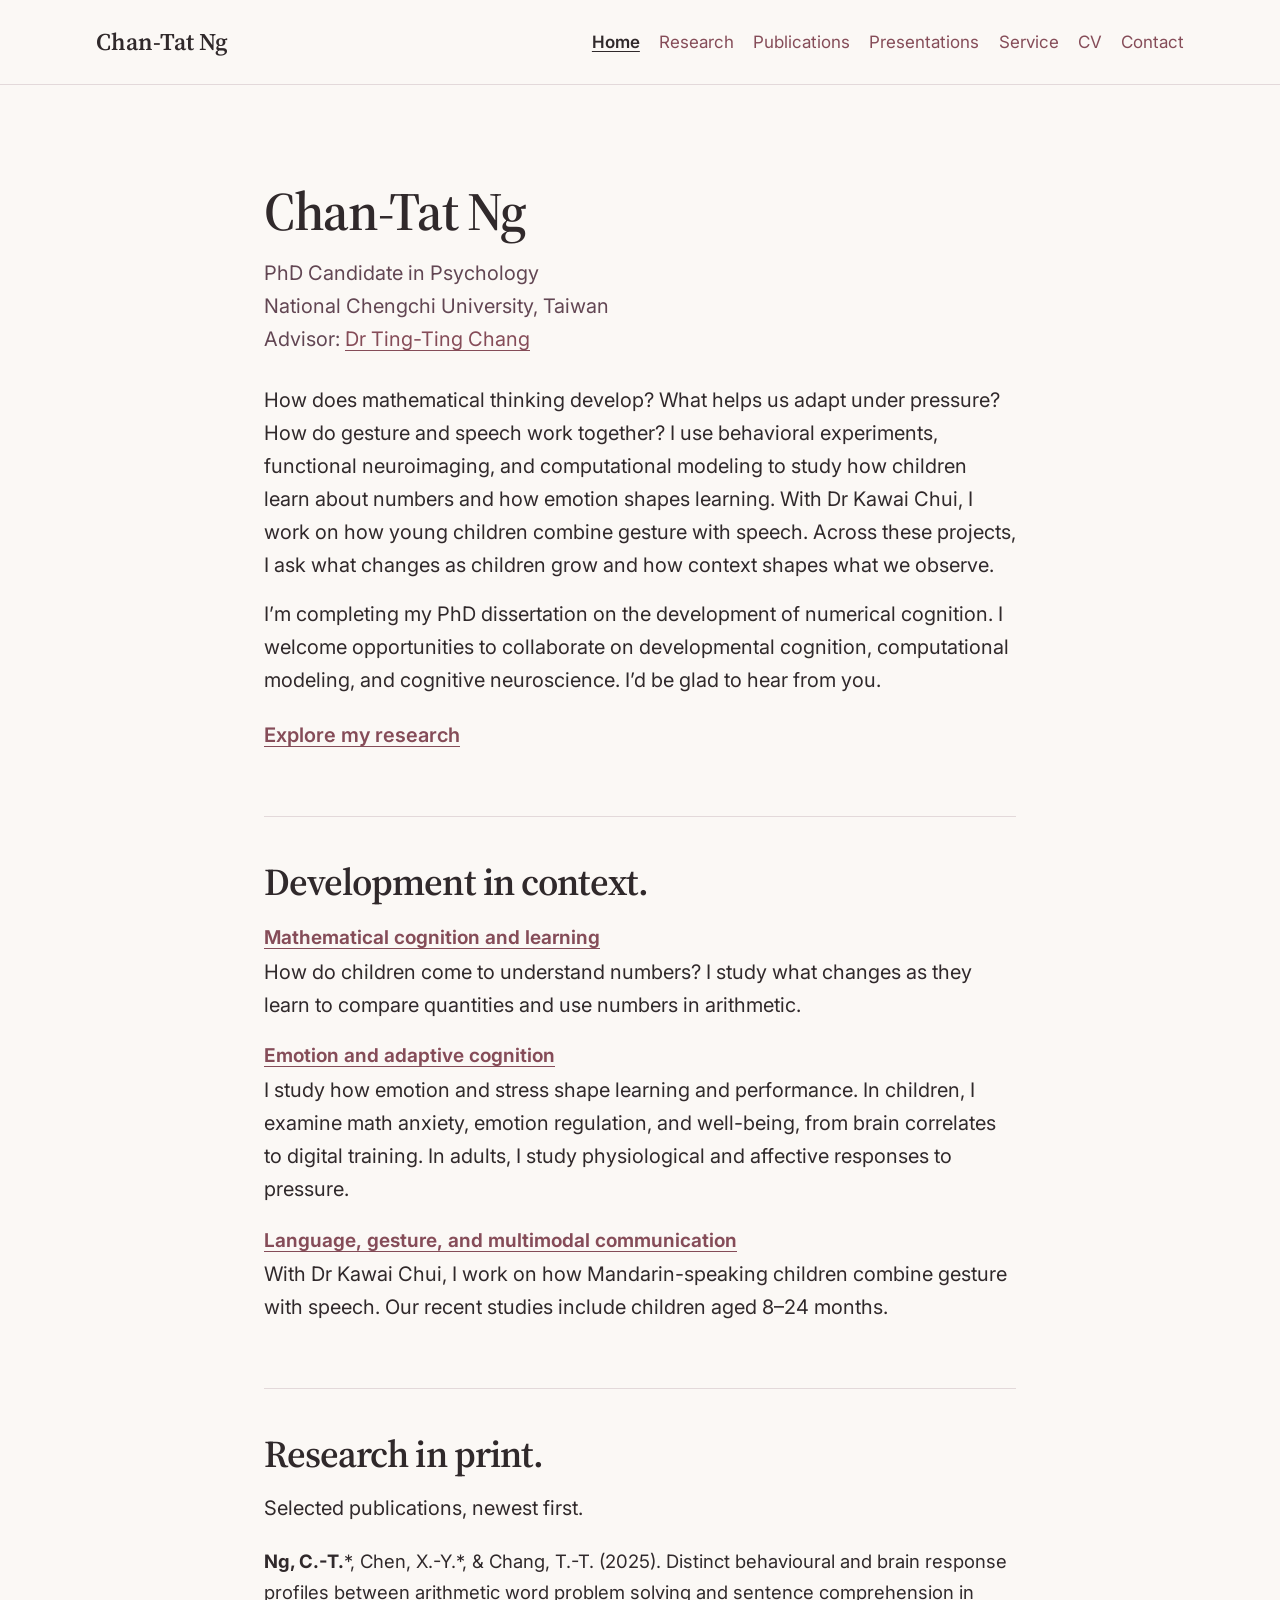
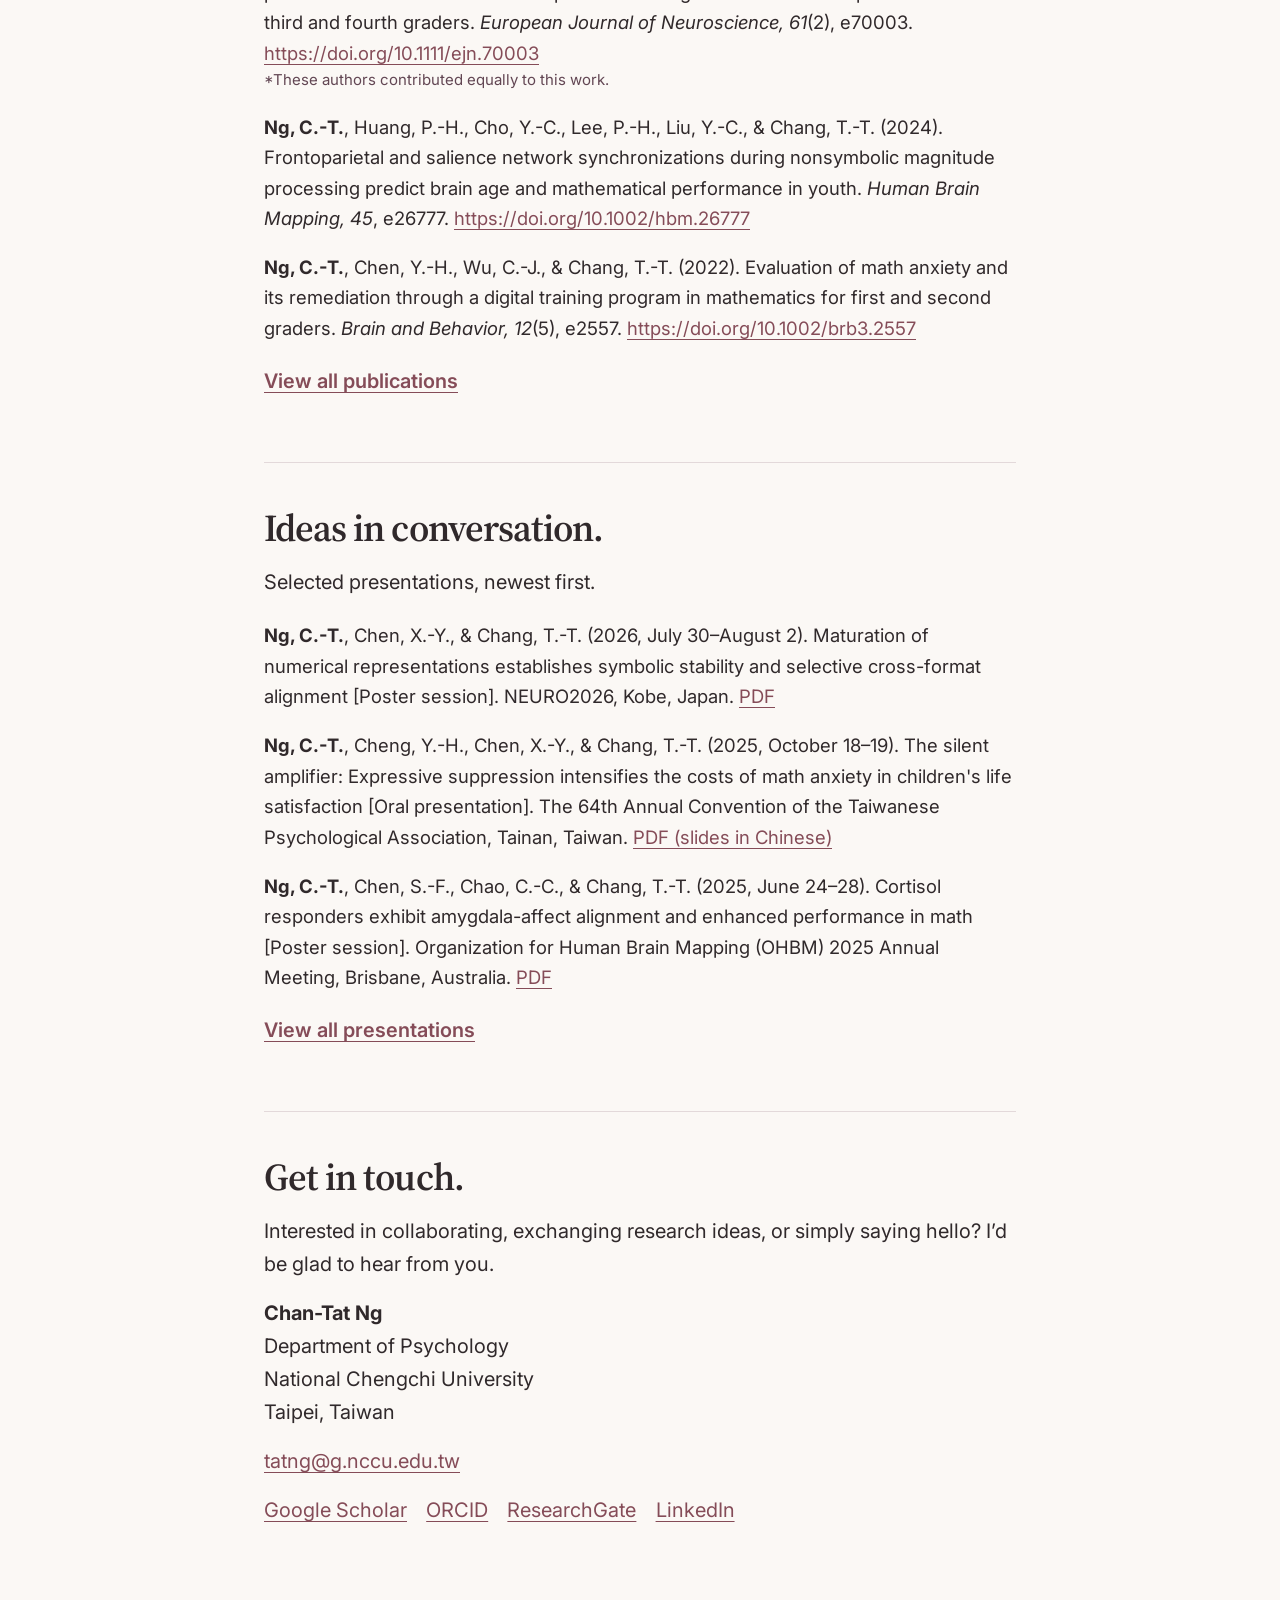
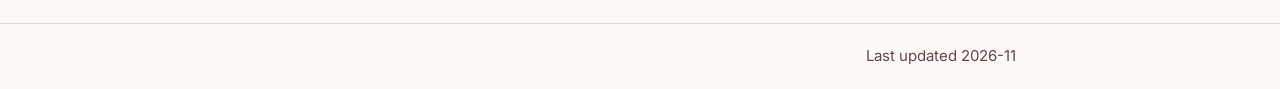
==== commit be78ded2: "Correct conference dates and add print layouts" ====
--- a/index.html
+++ b/index.html
@@ -51,9 +51,9 @@
       <h2>Research in print.</h2>
       <p>Selected publications, newest first.</p>
       <ul class="record-list" role="list">
-  <li><strong>Ng, C.-T.</strong>*, Chen, X.-Y.*, &amp; Chang, T.-T. (2025). Distinct behavioural and brain response profiles between arithmetic word problem solving and sentence comprehension in third and fourth graders. <cite>European Journal of Neuroscience, 61</cite>(2), e70003. <span class="record-links"><a href="https://doi.org/10.1111/ejn.70003" target="_blank" rel="noopener noreferrer">https://doi.org/10.1111/ejn.70003</a></span><span class="record-note">*These authors contributed equally to this work.</span></li>
-  <li><strong>Ng, C.-T.</strong>, Huang, P.-H., Cho, Y.-C., Lee, P.-H., Liu, Y.-C., &amp; Chang, T.-T. (2024). Frontoparietal and salience network synchronizations during nonsymbolic magnitude processing predict brain age and mathematical performance in youth. <cite>Human Brain Mapping, 45</cite>, e26777. <span class="record-links"><a href="https://doi.org/10.1002/hbm.26777" target="_blank" rel="noopener noreferrer">https://doi.org/10.1002/hbm.26777</a></span></li>
-  <li><strong>Ng, C.-T.</strong>, Chen, Y.-H., Wu, C.-J., &amp; Chang, T.-T. (2022). Evaluation of math anxiety and its remediation through a digital training program in mathematics for first and second graders. <cite>Brain and Behavior, 12</cite>(5), e2557. <span class="record-links"><a href="https://doi.org/10.1002/brb3.2557" target="_blank" rel="noopener noreferrer">https://doi.org/10.1002/brb3.2557</a></span></li>
+  <li><strong>Ng, C.-T.</strong>*, Chen, X.-Y.*, &amp; Chang, T.-T. (2025). Distinct behavioural and brain response profiles between arithmetic word problem solving and sentence comprehension in third and fourth graders. <cite>European Journal of Neuroscience, 61</cite>(2), e70003. <span class="record-links"><a href="https://doi.org/10.1111/ejn.70003" target="_blank" rel="noopener noreferrer" class="url-label">https://doi.org/10.1111/ejn.70003</a></span><span class="record-note">*These authors contributed equally to this work.</span></li>
+  <li><strong>Ng, C.-T.</strong>, Huang, P.-H., Cho, Y.-C., Lee, P.-H., Liu, Y.-C., &amp; Chang, T.-T. (2024). Frontoparietal and salience network synchronizations during nonsymbolic magnitude processing predict brain age and mathematical performance in youth. <cite>Human Brain Mapping, 45</cite>, e26777. <span class="record-links"><a href="https://doi.org/10.1002/hbm.26777" target="_blank" rel="noopener noreferrer" class="url-label">https://doi.org/10.1002/hbm.26777</a></span></li>
+  <li><strong>Ng, C.-T.</strong>, Chen, Y.-H., Wu, C.-J., &amp; Chang, T.-T. (2022). Evaluation of math anxiety and its remediation through a digital training program in mathematics for first and second graders. <cite>Brain and Behavior, 12</cite>(5), e2557. <span class="record-links"><a href="https://doi.org/10.1002/brb3.2557" target="_blank" rel="noopener noreferrer" class="url-label">https://doi.org/10.1002/brb3.2557</a></span></li>
 </ul>
       <p class="section-link"><a href="publications.html">View all publications</a></p>
     </section>
@@ -62,7 +62,7 @@
       <p>Selected presentations, newest first.</p>
       <ul class="record-list" role="list">
   <li><strong>Ng, C.-T.</strong>, Chen, X.-Y., &amp; Chang, T.-T. (2026, July 30–August 2). Maturation of numerical representations establishes symbolic stability and selective cross-format alignment [Poster session]. NEURO2026, Kobe, Japan. <span class="record-links"><a href="https://drive.google.com/file/d/1eOx8vfPyH-MluI9WooGzOZZF0Y2KhY0c/view?usp=sharing" target="_blank" rel="noopener noreferrer">PDF</a></span></li>
-  <li><strong>Ng, C.-T.</strong>, Cheng, Y.-H., Chen, X.-Y., &amp; Chang, T.-T. (2025, October 17–18). The silent amplifier: Expressive suppression intensifies the costs of math anxiety in children's life satisfaction [Oral presentation]. The 64th Annual Convention of the Taiwanese Psychological Association, Tainan, Taiwan. <span class="record-links"><a href="https://drive.google.com/file/d/1jDMpKnW_LrgQAdWnYUbeLQlLSjoBj360/view?usp=drive_link" target="_blank" rel="noopener noreferrer">PDF (slides in Chinese)</a></span></li>
+  <li><strong>Ng, C.-T.</strong>, Cheng, Y.-H., Chen, X.-Y., &amp; Chang, T.-T. (2025, October 18–19). The silent amplifier: Expressive suppression intensifies the costs of math anxiety in children's life satisfaction [Oral presentation]. The 64th Annual Convention of the Taiwanese Psychological Association, Tainan, Taiwan. <span class="record-links"><a href="https://drive.google.com/file/d/1jDMpKnW_LrgQAdWnYUbeLQlLSjoBj360/view?usp=drive_link" target="_blank" rel="noopener noreferrer">PDF (slides in Chinese)</a></span></li>
   <li><strong>Ng, C.-T.</strong>, Chen, S.-F., Chao, C.-C., &amp; Chang, T.-T. (2025, June 24–28). Cortisol responders exhibit amygdala-affect alignment and enhanced performance in math [Poster session]. Organization for Human Brain Mapping (OHBM) 2025 Annual Meeting, Brisbane, Australia. <span class="record-links"><a href="https://drive.google.com/file/d/1IbJ4agD2c321uQ4Aqh6Zj8q-lZEm-mlH/view?usp=sharing" target="_blank" rel="noopener noreferrer">PDF</a></span></li>
 </ul>
       <p class="section-link"><a href="presentations.html">View all presentations</a></p>
--- a/css/style.css
+++ b/css/style.css
@@ -185,3 +185,49 @@
 @media (max-width: 23rem) {
   :root { scroll-padding-top: 12rem; }
 }
+
+@media print {
+  @page { margin: 12mm; }
+
+  :root {
+    --ivory: #fff;
+    --charcoal: #000;
+    --plum: #000;
+    --burgundy: #555;
+    --divider: #aaa;
+  }
+
+  nav, .skip-link, .site-footer, body:has(.home-intro) .site-header { display: none; }
+  body { font-size: 11pt; line-height: 1.3; }
+  .site-header { position: static; }
+  .reading-width, .header-inner { width: auto; }
+  .header-inner { min-height: 0; padding-block: 0 6pt; }
+  .wordmark { font-size: 13pt; }
+  main { padding-block: 8pt 0; }
+  .ruled { margin-top: 10pt; padding-top: 7pt; }
+  .ruled > h3 { margin-top: 8pt; }
+  .ruled > h3 + p, .ruled > h3 + ul { margin-top: 4pt; }
+  .section-link { margin-top: 8pt; }
+
+  h1 { font-size: 23pt; }
+  h2 { font-size: 16pt; }
+  h3, .theme-list h3 { font-size: 12pt; }
+  h1, h2, h3, p:has(+ .entry-description) { break-after: avoid; }
+
+  .record-list { font-size: inherit; margin-top: 7pt; }
+  .record-list > li + li { margin-top: 5pt; }
+  .record-list > li { break-inside: avoid; }
+  .entry-description { margin-block: 4pt 2pt; }
+  li, p { orphans: 3; widows: 3; }
+  .profile-links { display: block; }
+  .profile-links > li + li { margin-top: 3pt; }
+
+  a, a:visited { color: #000; text-decoration: none; }
+  .url-label { display: inline-block; max-width: 100%; overflow-wrap: anywhere; }
+  main a[href^="http"]:not(.url-label)::after {
+    content: " (" attr(href) ")";
+    font-size: 9pt;
+    font-weight: normal;
+    overflow-wrap: anywhere;
+  }
+}
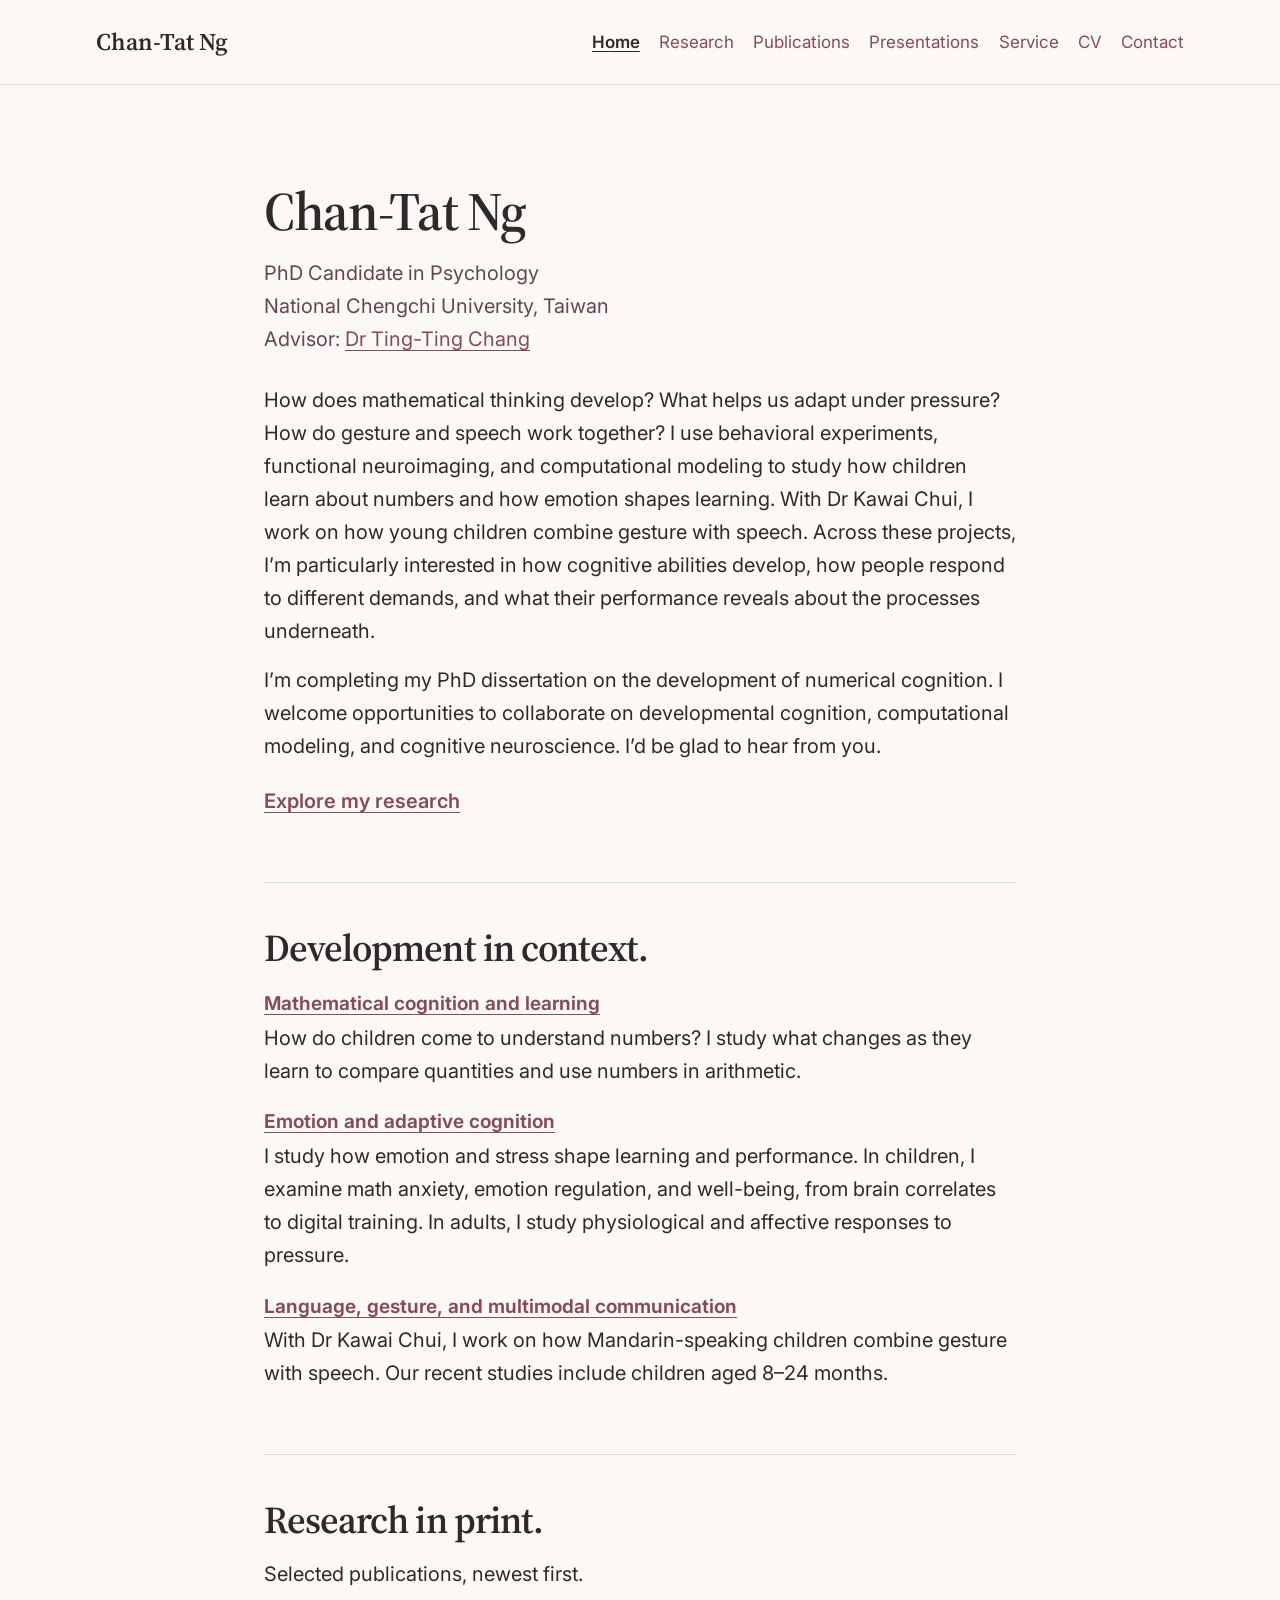
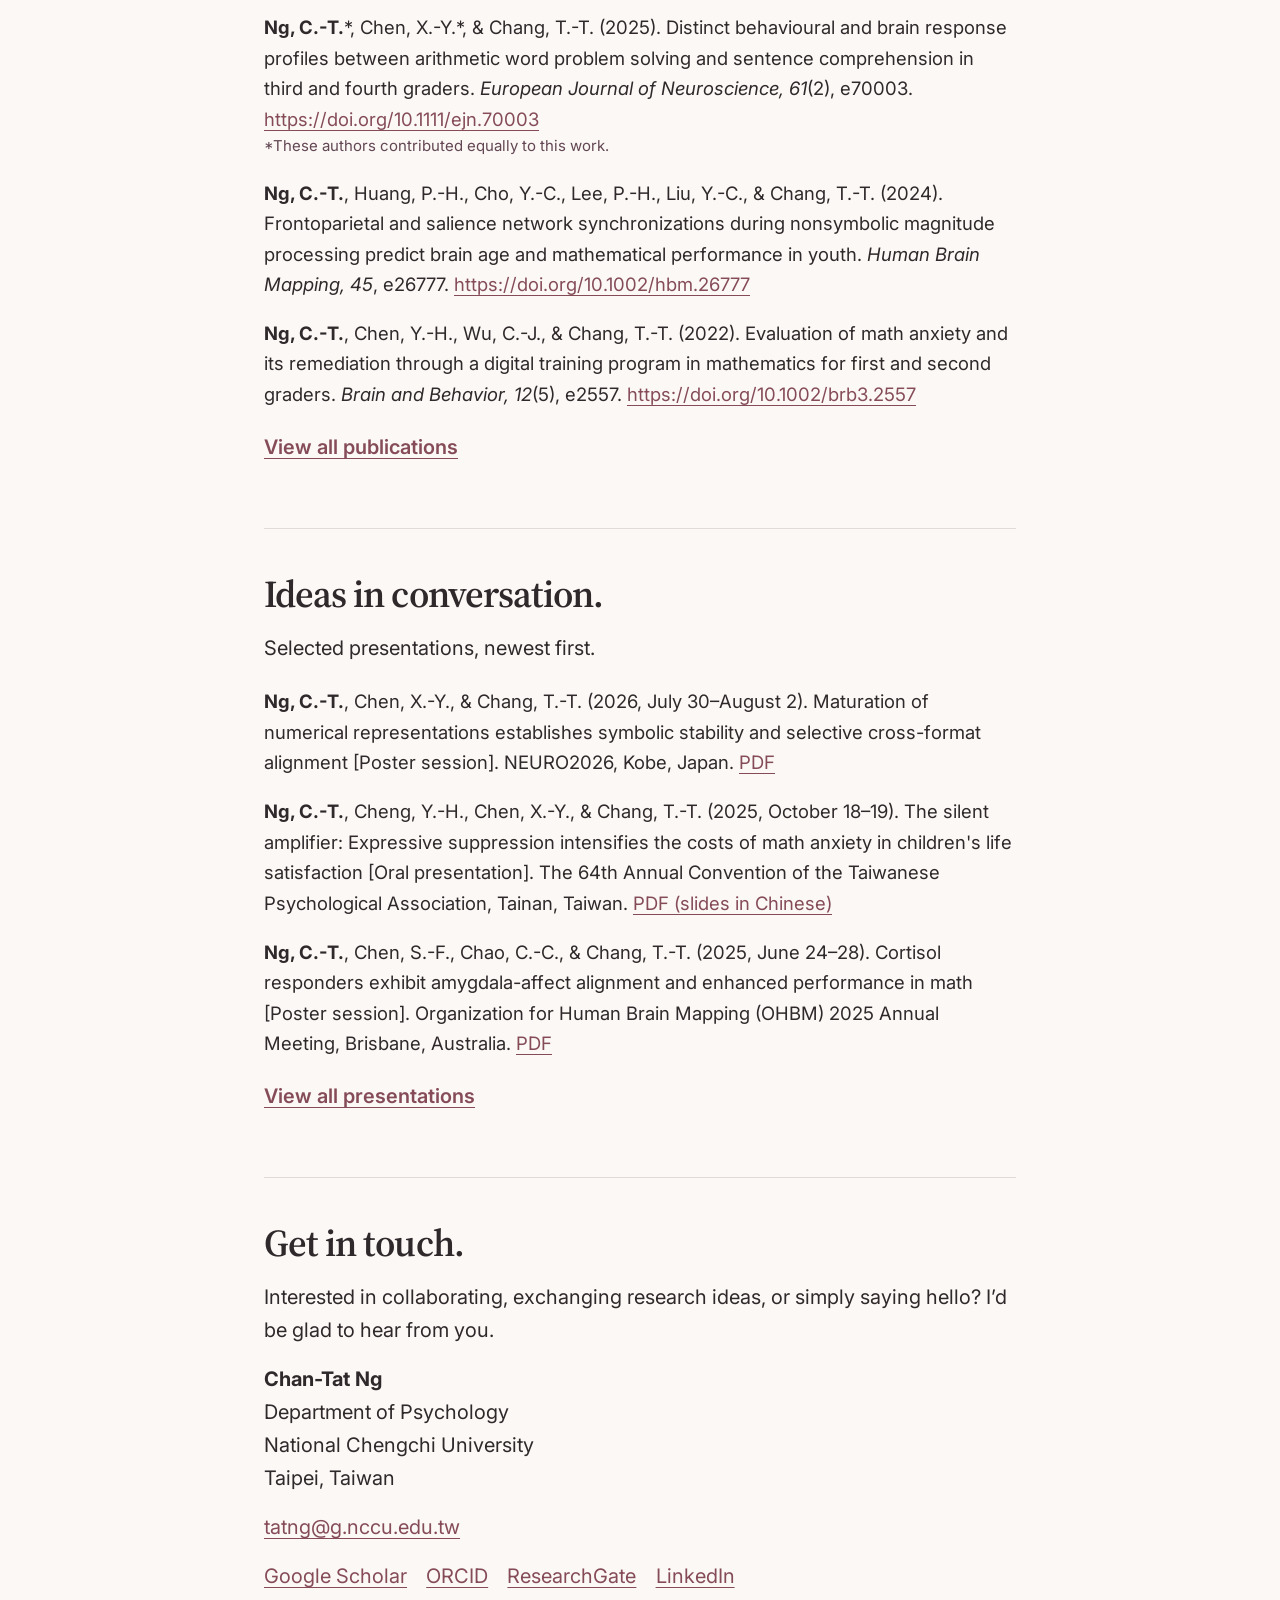
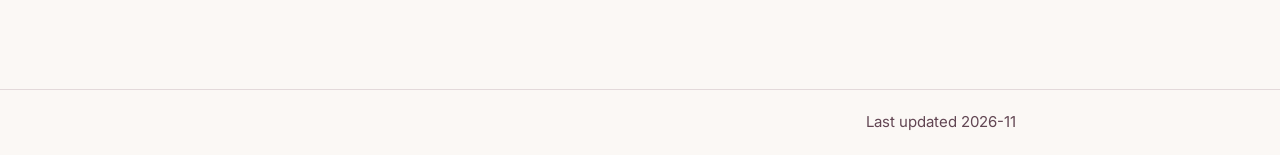
==== commit 01357840: "Clarify the primary research focus" ====
--- a/index.html
+++ b/index.html
@@ -35,7 +35,7 @@
     <div class="page-intro home-intro">
       <h1>Chan-Tat Ng</h1>
       <p class="affiliation">PhD Candidate in Psychology<br>National Chengchi University, Taiwan<br>Advisor: <a href="https://scholar.google.com/citations?hl=en&amp;user=jGxBzKsAAAAJ&amp;view_op=list_works&amp;sortby=pubdate" target="_blank" rel="noopener noreferrer">Dr Ting-Ting Chang</a></p>
-      <p>How does mathematical thinking develop? What helps us adapt under pressure? How do gesture and speech work together? I use behavioral experiments, functional neuroimaging, and computational modeling to study how children learn about numbers and how emotion shapes learning. With Dr Kawai Chui, I work on how young children combine gesture with speech. Across these projects, I ask what changes as children grow and how context shapes what we observe.</p>
+      <p>How does mathematical thinking develop? What helps us adapt under pressure? How do gesture and speech work together? I use behavioral experiments, functional neuroimaging, and computational modeling to study how children learn about numbers and how emotion shapes learning. With Dr Kawai Chui, I work on how young children combine gesture with speech. Across these projects, I’m particularly interested in how cognitive abilities develop, how people respond to different demands, and what their performance reveals about the processes underneath.</p>
       <p>I’m completing my PhD dissertation on the development of numerical cognition. I welcome opportunities to collaborate on developmental cognition, computational modeling, and cognitive neuroscience. I’d be glad to hear from you.</p>
       <p class="section-link"><a href="research.html">Explore my research</a></p>
     </div>
